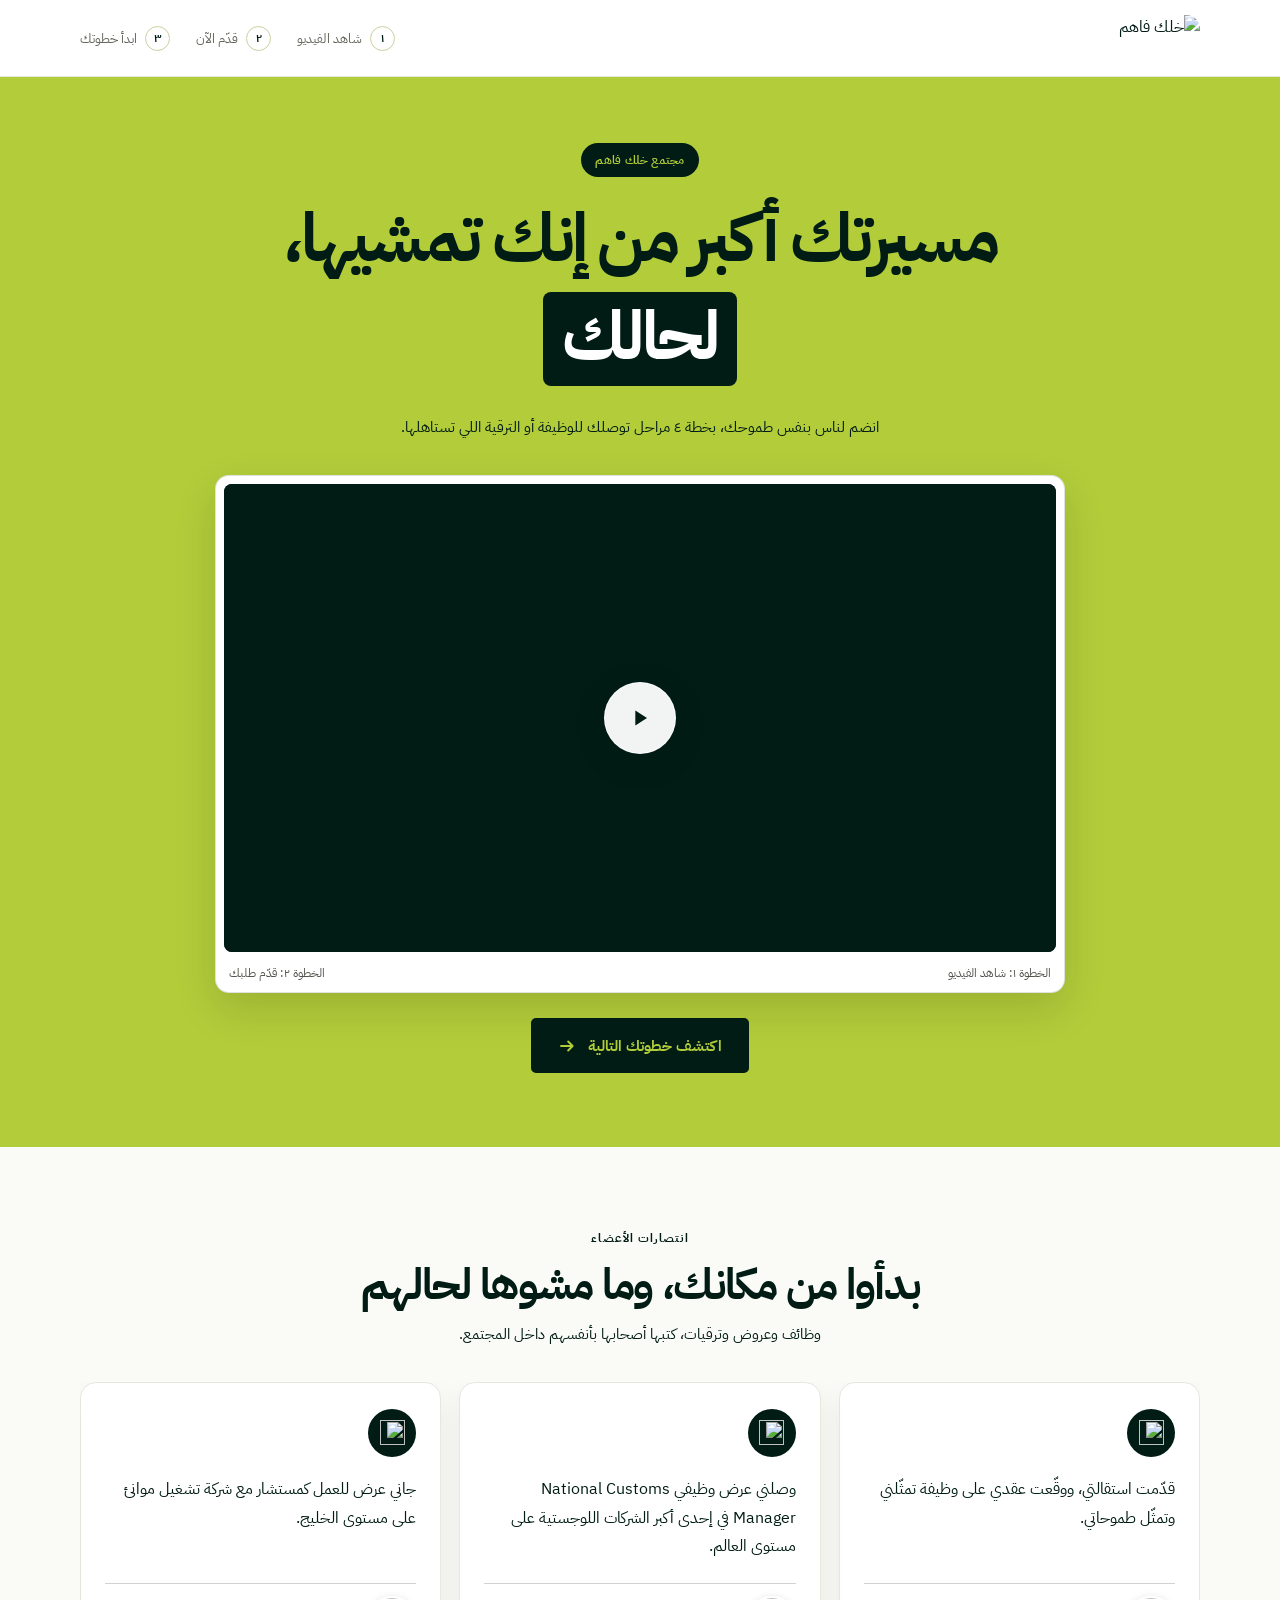
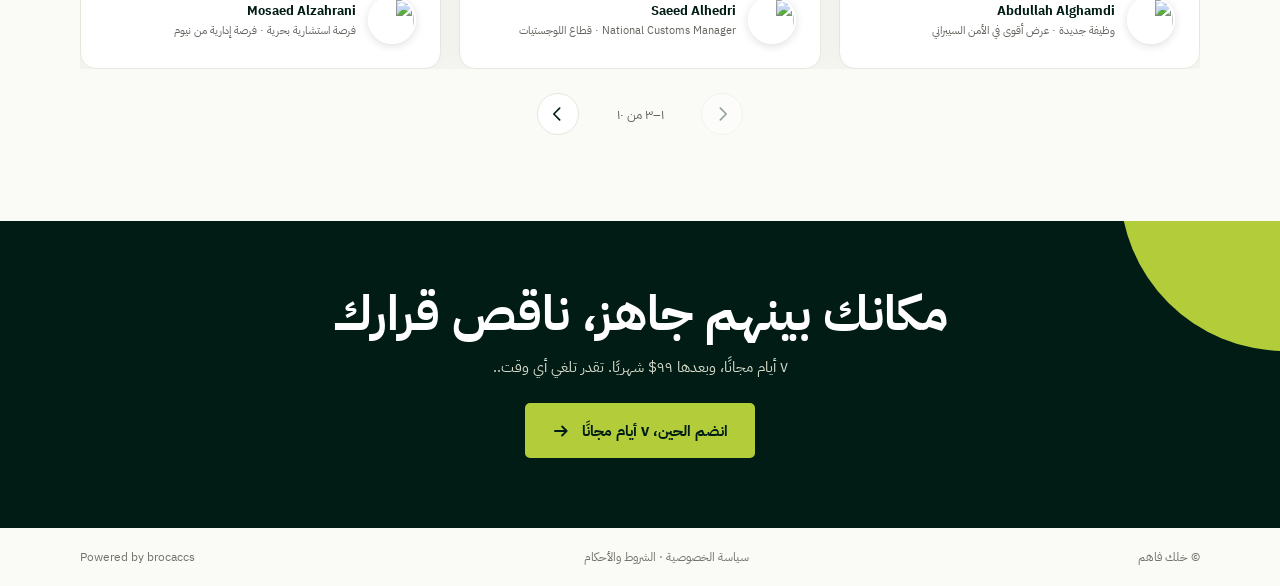
==== index.html @ 9b00bbbe "Link membership CTA and add footer credit" ====
<!doctype html>
<html lang="ar" dir="rtl">
<head>
  <meta charset="utf-8">
  <meta name="viewport" content="width=device-width, initial-scale=1">
  <meta name="theme-color" content="#b2cc3a">
  <meta name="description" content="خلك فاهم — خدمات التطوير المهني بخطوات أوضح.">
  <title>خلك فاهم — خطوتك المهنية القادمة</title>
  <link rel="preconnect" href="https://fonts.googleapis.com">
  <link rel="preconnect" href="https://fonts.gstatic.com" crossorigin>
  <link href="https://fonts.googleapis.com/css2?family=IBM+Plex+Sans+Arabic:wght@400;600;700&display=swap" rel="stylesheet">
  <link rel="stylesheet" href="styles.css">
</head>
<body>
  <header class="top"><div class="wrap nav"><a class="brand" href="#top" aria-label="خلك فاهم"><img class="brand-mark" src="assets/khalik-fahem-mark.svg" alt="خلك فاهم"></a><nav class="step-list" aria-label="خطوات التقديم"><span class="step active"><b>١</b> شاهد الفيديو</span><span class="step"><b>٢</b> قدّم الآن</span><span class="step"><b>٣</b> ابدأ خطوتك</span></nav></div></header>
  <main id="top">
    <section class="hero"><div class="wrap hero-inner">
      <span class="eyebrow">مجتمع خلك فاهم</span>
      <h1 class="hero-title"><span class="hero-title-main">مسيرتك أكبر من إنك تمشيها،</span><span class="hero-title-highlight">لحالك</span></h1>
      <p class="hero-description">انضم لناس بنفس طموحك، بخطة ٤ مراحل توصلك للوظيفة أو الترقية اللي تستاهلها.</p>
      <div class="video-shell"><div class="video"><div class="video-player video-placeholder" data-youtube-url="https://youtu.be/nRPsBCXWV8k" role="group" aria-label="فيديو خلك فاهم"></div><button class="video-play-button" type="button" aria-label="شغّل الفيديو"><svg class="video-play-icon" viewBox="0 0 24 24" aria-hidden="true"><path d="M8 5.5v13L18 12 8 5.5Z" fill="currentColor"/></svg></button></div><div class="under-video"><span>الخطوة ١: شاهد الفيديو</span><span>الخطوة ٢: قدّم طلبك</span></div></div>
      <a class="cta" href="#next-step">اكتشف خطوتك التالية <svg class="arrow" viewBox="0 0 24 24" aria-hidden="true"><path d="M4 12h12.5M13.5 6l6 6-6 6" fill="none" stroke="currentColor" stroke-width="2.5" stroke-linecap="round" stroke-linejoin="round"/></svg></a>
    </div></section>
    <section class="reviews" id="feedback">
      <div class="wrap">
        <div class="section-head">
          <span class="kicker">انتصارات الأعضاء</span>
          <h2>بدأوا من مكانك، وما مشوها لحالهم</h2>
          <p class="section-description">وظائف وعروض وترقيات، كتبها أصحابها بأنفسهم داخل المجتمع.</p>
        </div>
        <div class="testimonial-carousel" role="region" aria-roledescription="carousel" aria-label="انتصارات الأعضاء">
          <div class="cards-viewport">
            <div class="cards">
              <article class="card" role="group" aria-roledescription="شريحة" aria-label="١ من ١٠">
                <span class="quote-badge"><img class="quote-mark" src="assets/quote-mark.svg" alt="" aria-hidden="true" loading="lazy" decoding="async"></span>
                <blockquote>قدّمت استقالتي، ووقّعت عقدي على وظيفة تمثّلني وتمثّل طموحاتي.</blockquote>
                <div class="client"><img class="client-photo" src="assets/testimonials/01-abdullah.webp" alt="" aria-hidden="true" loading="lazy" decoding="async"><div class="client-details"><strong>Abdullah Alghamdi</strong><span class="client-result">وظيفة جديدة · عرض أقوى في الأمن السيبراني</span></div></div>
              </article>
              <article class="card" role="group" aria-roledescription="شريحة" aria-label="٢ من ١٠">
                <span class="quote-badge"><img class="quote-mark" src="assets/quote-mark.svg" alt="" aria-hidden="true" loading="lazy" decoding="async"></span>
                <blockquote>وصلني عرض وظيفي National Customs Manager في إحدى أكبر الشركات اللوجستية على مستوى العالم.</blockquote>
                <div class="client"><img class="client-photo" src="assets/testimonials/02-saeed.webp" alt="" aria-hidden="true" loading="lazy" decoding="async"><div class="client-details"><strong>Saeed Alhedri</strong><span class="client-result">National Customs Manager · قطاع اللوجستيات</span></div></div>
              </article>
              <article class="card" role="group" aria-roledescription="شريحة" aria-label="٣ من ١٠">
                <span class="quote-badge"><img class="quote-mark" src="assets/quote-mark.svg" alt="" aria-hidden="true" loading="lazy" decoding="async"></span>
                <blockquote>جاني عرض للعمل كمستشار مع شركة تشغيل موانئ على مستوى الخليج.</blockquote>
                <div class="client"><img class="client-photo" src="assets/testimonials/03-mosaed.webp" alt="" aria-hidden="true" loading="lazy" decoding="async"><div class="client-details"><strong>Mosaed Alzahrani</strong><span class="client-result">فرصة استشارية بحرية · فرصة إدارية من نيوم</span></div></div>
              </article>
              <article class="card" role="group" aria-roledescription="شريحة" aria-label="٤ من ١٠">
                <span class="quote-badge"><img class="quote-mark" src="assets/quote-mark.svg" alt="" aria-hidden="true" loading="lazy" decoding="async"></span>
                <blockquote>اليوم كان أول يوم لي في الشركة الجديدة.</blockquote>
                <div class="client"><img class="client-photo" src="assets/testimonials/04-qosay.webp" alt="" aria-hidden="true" loading="lazy" decoding="async"><div class="client-details"><strong>Qosay Alhamed</strong><span class="client-result">وظيفة جديدة بعد قرابة ٣ أشهر في المجتمع</span></div></div>
              </article>
              <article class="card" role="group" aria-roledescription="شريحة" aria-label="٥ من ١٠">
                <span class="quote-badge"><img class="quote-mark" src="assets/quote-mark.svg" alt="" aria-hidden="true" loading="lazy" decoding="async"></span>
                <blockquote>بعد التقديم جاني ٦ مقابلات في شركات القطاع المالي.</blockquote>
                <div class="client"><img class="client-photo" src="assets/testimonials/05-musab.webp" alt="" aria-hidden="true" loading="lazy" decoding="async"><div class="client-details"><strong>Musab Alharbi</strong><span class="client-result">٦ مقابلات · شركات في القطاع المالي</span></div></div>
              </article>
              <article class="card" role="group" aria-roledescription="شريحة" aria-label="٦ من ١٠">
                <span class="quote-badge"><img class="quote-mark" src="assets/quote-mark.svg" alt="" aria-hidden="true" loading="lazy" decoding="async"></span>
                <blockquote>في اليوم التالي جاني ٣ اتصالات لمقابلات، وتم ترشيحي مبدئيًا لمنصب مدير تجربة المريض.</blockquote>
                <div class="client"><img class="client-photo" src="assets/testimonials/06-sawsan.webp" alt="" aria-hidden="true" loading="lazy" decoding="async"><div class="client-details"><strong>سوسن الغامدي</strong><span class="client-result">ترشيح مبدئي · مدير تجربة المريض</span></div></div>
              </article>
              <article class="card" role="group" aria-roledescription="شريحة" aria-label="٧ من ١٠">
                <span class="quote-badge"><img class="quote-mark" src="assets/quote-mark.svg" alt="" aria-hidden="true" loading="lazy" decoding="async"></span>
                <blockquote>لأول مرة في مسيرتي المهنية، عندي ٣ مقابلات وظيفية في يوم واحد.</blockquote>
                <div class="client"><img class="client-photo" src="assets/testimonials/07-budoor.webp" alt="" aria-hidden="true" loading="lazy" decoding="async"><div class="client-details"><strong>Budoor Alhulaibi</strong><span class="client-result">٣ مقابلات في يوم واحد</span></div></div>
              </article>
              <article class="card" role="group" aria-roledescription="شريحة" aria-label="٨ من ١٠">
                <span class="quote-badge"><img class="quote-mark" src="assets/quote-mark.svg" alt="" aria-hidden="true" loading="lazy" decoding="async"></span>
                <blockquote>تم التواصل معي عبر لينكدإن بخصوص فرصة وظيفية وإجراء مقابلة عمل.</blockquote>
                <div class="client"><img class="client-photo" src="assets/testimonials/08-mohammad.webp" alt="" aria-hidden="true" loading="lazy" decoding="async"><div class="client-details"><strong>Mohammad Alrasheed</strong><span class="client-result">تواصل وظيفي ومقابلة عبر لينكدإن</span></div></div>
              </article>
              <article class="card" role="group" aria-roledescription="شريحة" aria-label="٩ من ١٠">
                <span class="quote-badge"><img class="quote-mark" src="assets/quote-mark.svg" alt="" aria-hidden="true" loading="lazy" decoding="async"></span>
                <blockquote>سويت مقابلة في إحدى شركات صندوق الاستثمارات العامة بعد تحديث سيرتي الذاتية من أول ورشة.</blockquote>
                <div class="client"><img class="client-photo" src="assets/testimonials/09-saleh.webp" alt="" aria-hidden="true" loading="lazy" decoding="async"><div class="client-details"><strong>Saleh Hushayyish</strong><span class="client-result">مقابلة في شركة تابعة لصندوق الاستثمارات العامة</span></div></div>
              </article>
              <article class="card" role="group" aria-roledescription="شريحة" aria-label="١٠ من ١٠">
                <span class="quote-badge"><img class="quote-mark" src="assets/quote-mark.svg" alt="" aria-hidden="true" loading="lazy" decoding="async"></span>
                <blockquote>تواصلت معي شركتان كبيرتان هذا الأسبوع بخصوص مناصب إدارية.</blockquote>
                <div class="client"><img class="client-photo" src="assets/testimonials/10-hussam.webp" alt="" aria-hidden="true" loading="lazy" decoding="async"><div class="client-details"><strong>Hussam Raggam</strong><span class="client-result">تواصل من شركتين لمناصب إدارية</span></div></div>
              </article>
            </div>
          </div>
          <div class="carousel-controls">
            <button class="carousel-arrow" type="button" data-carousel-prev aria-label="عرض الاقتباس السابق" disabled><svg viewBox="0 0 24 24" aria-hidden="true"><path d="m10 5 7 7-7 7"/></svg></button>
            <span class="carousel-count" aria-live="polite">١–٣ من ١٠</span>
            <button class="carousel-arrow" type="button" data-carousel-next aria-label="عرض الاقتباسات التالية"><svg viewBox="0 0 24 24" aria-hidden="true"><path d="m14 5-7 7 7 7"/></svg></button>
          </div>
        </div>
      </div>
    </section>
    <section class="final" id="next-step"><div class="wrap"><h2>مكانك بينهم جاهز، ناقص قرارك</h2><p>٧ أيام مجانًا، وبعدها ٩٩$ شهريًا. تقدر تلغي أي وقت..</p>    <a class="cta" href="https://www.skool.com/kfahm-7175/about?ref=1b3695ba29874bd7a223027cb9b5b792">انضم الحين، ٧ أيام مجانًا <svg class="arrow" viewBox="0 0 24 24" aria-hidden="true"><path d="M4 12h12.5M13.5 6l6 6-6 6" fill="none" stroke="currentColor" stroke-width="2.5" stroke-linecap="round" stroke-linejoin="round"/></svg></a>
</div></section>  </main>
  <footer class="wrap foot"><span>© <span id="year"></span> خلك فاهم</span><span><a href="#">سياسة الخصوصية</a> · <a href="#">الشروط والأحكام</a></span><span class="powered-by">Powered by brocaccs</span></footer>
  <div class="mobile-cta"><a class="cta" href="#next-step">اكتشف خطوتك التالية <svg class="arrow" viewBox="0 0 24 24" aria-hidden="true"><path d="M4 12h12.5M13.5 6l6 6-6 6" fill="none" stroke="currentColor" stroke-width="2.5" stroke-linecap="round" stroke-linejoin="round"/></svg></a></div>
  <script src="script.js" defer></script>
</body>
</html>
---- styles.css ----
:root{--lime:#b2cc3a;--black:#001c15;--ink:#001c15;--white:#fff;--paper:#fafbf7;--muted:#60645c;--line:#e5e8dd;--font:'IBM Plex Sans Arabic',Tahoma,Arial,sans-serif}*,*::before,*::after{box-sizing:border-box}html{scroll-behavior:smooth}body{margin:0;background:var(--paper);color:var(--ink);font-family:var(--font);-webkit-font-smoothing:antialiased}a{color:inherit}a:focus-visible{outline:3px solid var(--black);outline-offset:4px;border-radius:3px}.wrap{width:min(1120px,calc(100% - 48px));margin-inline:auto}.top{background:var(--white);border-bottom:1px solid var(--line)}.nav{min-height:76px;display:flex;align-items:center;justify-content:space-between}.brand{display:flex;align-items:center;text-decoration:none}.brand-mark{display:block;height:46px;width:auto;border-radius:14px 14px 14px 3px;object-fit:contain}.step-list{display:flex;align-items:center;gap:26px;color:#62665c;font-size:13px}.step{display:flex;align-items:center;gap:8px}.step b{width:25px;height:25px;border:1px solid #c9d19d;border-radius:50%;display:grid;place-items:center;font-family:var(--font);font-size:12px;font-weight:600;color:var(--ink)}.hero{position:relative;overflow:hidden;padding:66px 0 74px;text-align:center;background:var(--lime)}.hero:before{content:"";position:absolute;inset:0;background:url("assets/icon%2004.svg") repeat;background-size:190px 190px;opacity:.025;pointer-events:none}.hero-inner{position:relative;z-index:1}.eyebrow{display:inline-flex;align-items:center;gap:8px;padding:8px 14px;background:var(--black);color:var(--lime);border-radius:99px;font-size:12px;font-weight:600;letter-spacing:.02em}
/* The title is a vertical stack: the highlight owns its own row and spacing. */
.hero-title{display:flex;flex-direction:column;align-items:center;gap:12px;max-width:900px;margin:21px auto 28px;font-size:clamp(36px,6vw,68px);font-weight:700;line-height:1.2;letter-spacing:-.045em}.hero-title-main{display:block}.hero-title-highlight{display:block;width:fit-content;max-width:100%;padding:.08em .28em .16em;background:var(--black);color:var(--white);line-height:1.15;border-radius:8px}
.hero-description{max-width:900px;margin:0 auto 28px;color:var(--ink);font-size:15px;line-height:1.8}
.video-shell{max-width:850px;margin:34px auto 0;padding:8px;background:var(--white);border:1px solid #001c1520;border-radius:14px;box-shadow:0 16px 42px #00000020}.video{aspect-ratio:16/9;position:relative;overflow:hidden;border-radius:8px;background:radial-gradient(circle at 50% 45%,#10271e 0,#001c15 62%,#001c15 100%);color:var(--white)}.video:before{content:"";position:absolute;inset:-45%;background:repeating-conic-gradient(from 10deg at 50% 50%,#b2ce3800 0deg 9deg,#b2ce3812 9deg 18deg);opacity:.8;pointer-events:none}.video-player{position:absolute;inset:0;display:block;width:100%;height:100%;object-fit:cover;background:var(--black)}.video-play-button{position:absolute;z-index:2;top:50%;left:50%;display:grid;width:72px;height:72px;padding:0;place-items:center;border:1px solid #ffffffd9;border-radius:50%;background:#fffffff2;box-shadow:0 8px 28px #001c1540;cursor:pointer;transform:translate(-50%,-50%);transition:transform .18s,box-shadow .18s}.video-play-button:hover{transform:translate(-50%,-50%) scale(1.06);box-shadow:0 10px 32px #001c1550}.video-play-button:focus-visible{outline:3px solid var(--lime);outline-offset:5px}.video-play-button[hidden]{display:none}.video-play-icon{display:block;width:28px;height:28px;color:var(--black)}.cta:focus-visible{outline:3px solid var(--white);outline-offset:4px}.under-video{display:flex;justify-content:space-between;gap:10px;padding:12px 5px 2px;color:#51554d;font-size:12px}.cta{display:inline-flex;align-items:center;justify-content:center;gap:12px;min-height:55px;padding:0 25px;margin-top:25px;background:var(--black);color:var(--lime);border:2px solid var(--black);border-radius:5px;text-decoration:none;font-weight:700;font-size:15px;transition:background .18s,color .18s,transform .18s}.cta:hover{background:transparent;color:var(--black);transform:translateY(-2px)}.arrow{display:block;width:18px;height:18px;flex-shrink:0;transition:color .18s}.arrow path{stroke:currentColor}
.reviews{padding:78px 0 86px;background:var(--paper)}.section-head{text-align:center;max-width:700px;margin:0 auto 34px}.kicker{font-size:12px;font-weight:700;color:var(--black);letter-spacing:.09em}.section-head h2{margin:9px 0;font-size:clamp(28px,4vw,43px);line-height:1.25;font-weight:700;letter-spacing:-.03em}.section-head p{margin:0;color:var(--muted);line-height:1.8}.section-head .section-description{max-width:900px;margin:0 auto 28px;color:var(--ink);font-size:15px;line-height:1.8}.cards-viewport{overflow:hidden;direction:rtl;touch-action:pan-y;cursor:grab}.cards-viewport.is-dragging{cursor:grabbing;user-select:none}.cards{display:flex;width:100%;gap:18px;align-items:stretch;transition:transform 420ms cubic-bezier(.22,1,.36,1)}.card{position:relative;display:flex;flex:0 0 calc((100% - 36px)/3);min-width:0;min-height:230px;flex-direction:column;align-items:flex-start;padding:26px 24px 24px;background:var(--white);color:var(--black);overflow:hidden;border:1px solid var(--line);border-radius:16px;box-shadow:0 12px 30px #001c1510}.card:after{content:"";position:absolute;top:-24px;inset-inline-end:-20px;width:105px;height:134px;background:url("assets/icon%2004.svg") center/contain no-repeat;opacity:.1;pointer-events:none}.carousel-controls{display:flex;align-items:center;justify-content:center;gap:16px;margin-top:24px}.carousel-arrow{display:grid;width:42px;height:42px;place-items:center;border:1px solid var(--line);border-radius:50%;background:var(--white);color:var(--black);cursor:pointer;transition:background .18s,color .18s,border-color .18s}.carousel-arrow:hover:not(:disabled){background:var(--black);border-color:var(--black);color:var(--white)}.carousel-arrow:focus-visible{outline:3px solid var(--lime);outline-offset:3px}.testimonial-carousel:focus-visible{outline:3px solid var(--lime);outline-offset:5px}.carousel-arrow:disabled{opacity:.4;cursor:not-allowed}.carousel-arrow svg{width:20px;height:20px;fill:none;stroke:currentColor;stroke-width:2;stroke-linecap:round;stroke-linejoin:round}.carousel-count{min-width:90px;color:var(--muted);font-size:13px;text-align:center}.quote-badge{position:relative;z-index:1;display:grid;width:48px;height:48px;place-items:center;margin-bottom:8px;border-radius:50%;background:var(--black)}.quote-mark{display:block;width:25px;height:25px}.card blockquote{position:relative;z-index:1;flex:1;margin:10px 0 22px;color:var(--black);font-size:16px;line-height:1.8}.client{position:relative;z-index:1;width:100%;border-top:1px solid #001c1530;padding-top:12px;color:var(--black);font-size:13px}.client strong{color:var(--black);font-weight:700}.final{position:relative;overflow:hidden;padding:62px 0 70px;background:var(--black);color:var(--white);text-align:center}.final:before{content:"";position:absolute;width:330px;height:330px;inset-inline-start:-170px;top:-200px;border-radius:50%;background:var(--lime)}.final .wrap{position:relative}.final h2{max-width:720px;margin:0 auto 10px;font-size:clamp(30px,5vw,49px);line-height:1.25}.final p{margin:0;color:#d7dccd;font-size:15px;line-height:1.8}.final .cta{margin-top:22px;background:var(--lime);color:var(--ink);border-color:var(--lime)}.final .cta:hover{background:transparent;color:var(--lime)}.foot{display:flex;flex-wrap:wrap;align-items:center;justify-content:space-between;gap:18px;padding:20px 0;color:#70746a;font-size:12px}.foot a{text-decoration:none}.powered-by{white-space:nowrap}.mobile-cta{display:none}
@media(max-width:700px){.wrap{width:min(100% - 32px,540px)}.nav{min-height:64px}.brand{font-size:16px}.brand-mark{width:38px;height:38px}.step-list{gap:8px;font-size:10px}.step{gap:4px}.step b{width:22px;height:22px}.hero{padding:49px 0 55px}.hero-title{gap:10px;margin-bottom:24px;font-size:clamp(34px,10vw,52px)}.hero-title-highlight{padding-inline:.2em}.video-shell{margin-top:25px;padding:5px}.under-video{font-size:10px}.cta{min-height:50px;padding:0 18px}.reviews{padding:60px 0 65px}.cards{gap:12px}.card{flex-basis:100%;min-height:230px;padding:22px}.card blockquote{margin:10px 0 15px}.final{padding:53px 0 60px}.foot{padding-bottom:88px}.mobile-cta{display:block;position:fixed;z-index:5;bottom:0;left:0;right:0;padding:10px 16px calc(10px + env(safe-area-inset-bottom));background:#ffffffed;border-top:1px solid var(--line);backdrop-filter:blur(10px);text-align:center}.mobile-cta .cta{width:100%;margin:0;min-height:46px}}
@media(prefers-reduced-motion:reduce){html{scroll-behavior:auto}*,*:before,*:after{transition:none!important}}

.video-placeholder{background:var(--black) url("assets/1%20(2).png") center/cover no-repeat}@supports (background-image:image-set(url("image.webp") type("image/webp"))){.video-placeholder{background-image:image-set(url("assets/video-cover.webp") type("image/webp"))}}.video-embed{position:absolute;inset:0;display:block;width:100%;height:100%;border:0;background:var(--black)}

/* Speaker images in member testimonials */
.client { display: flex; align-items: center; gap: 12px; }
.client-photo, .client-photo-fallback { flex: 0 0 48px; width: 48px; height: 48px; border: 2px solid #fff; border-radius: 50%; box-shadow: 0 2px 8px rgba(0, 28, 21, .14); }
.client-photo { display: block; object-fit: cover; object-position: center 30%; }
.client-photo-fallback { display: grid; place-items: center; background: var(--lime); color: var(--black); font-size: 18px; font-weight: 700; }
.client-details { display: flex; min-width: 0; flex-direction: column; gap: 2px; }
.client-details strong { display: block; }
.client-result { display: block; color: var(--muted); font-size: 11px; line-height: 1.55; }
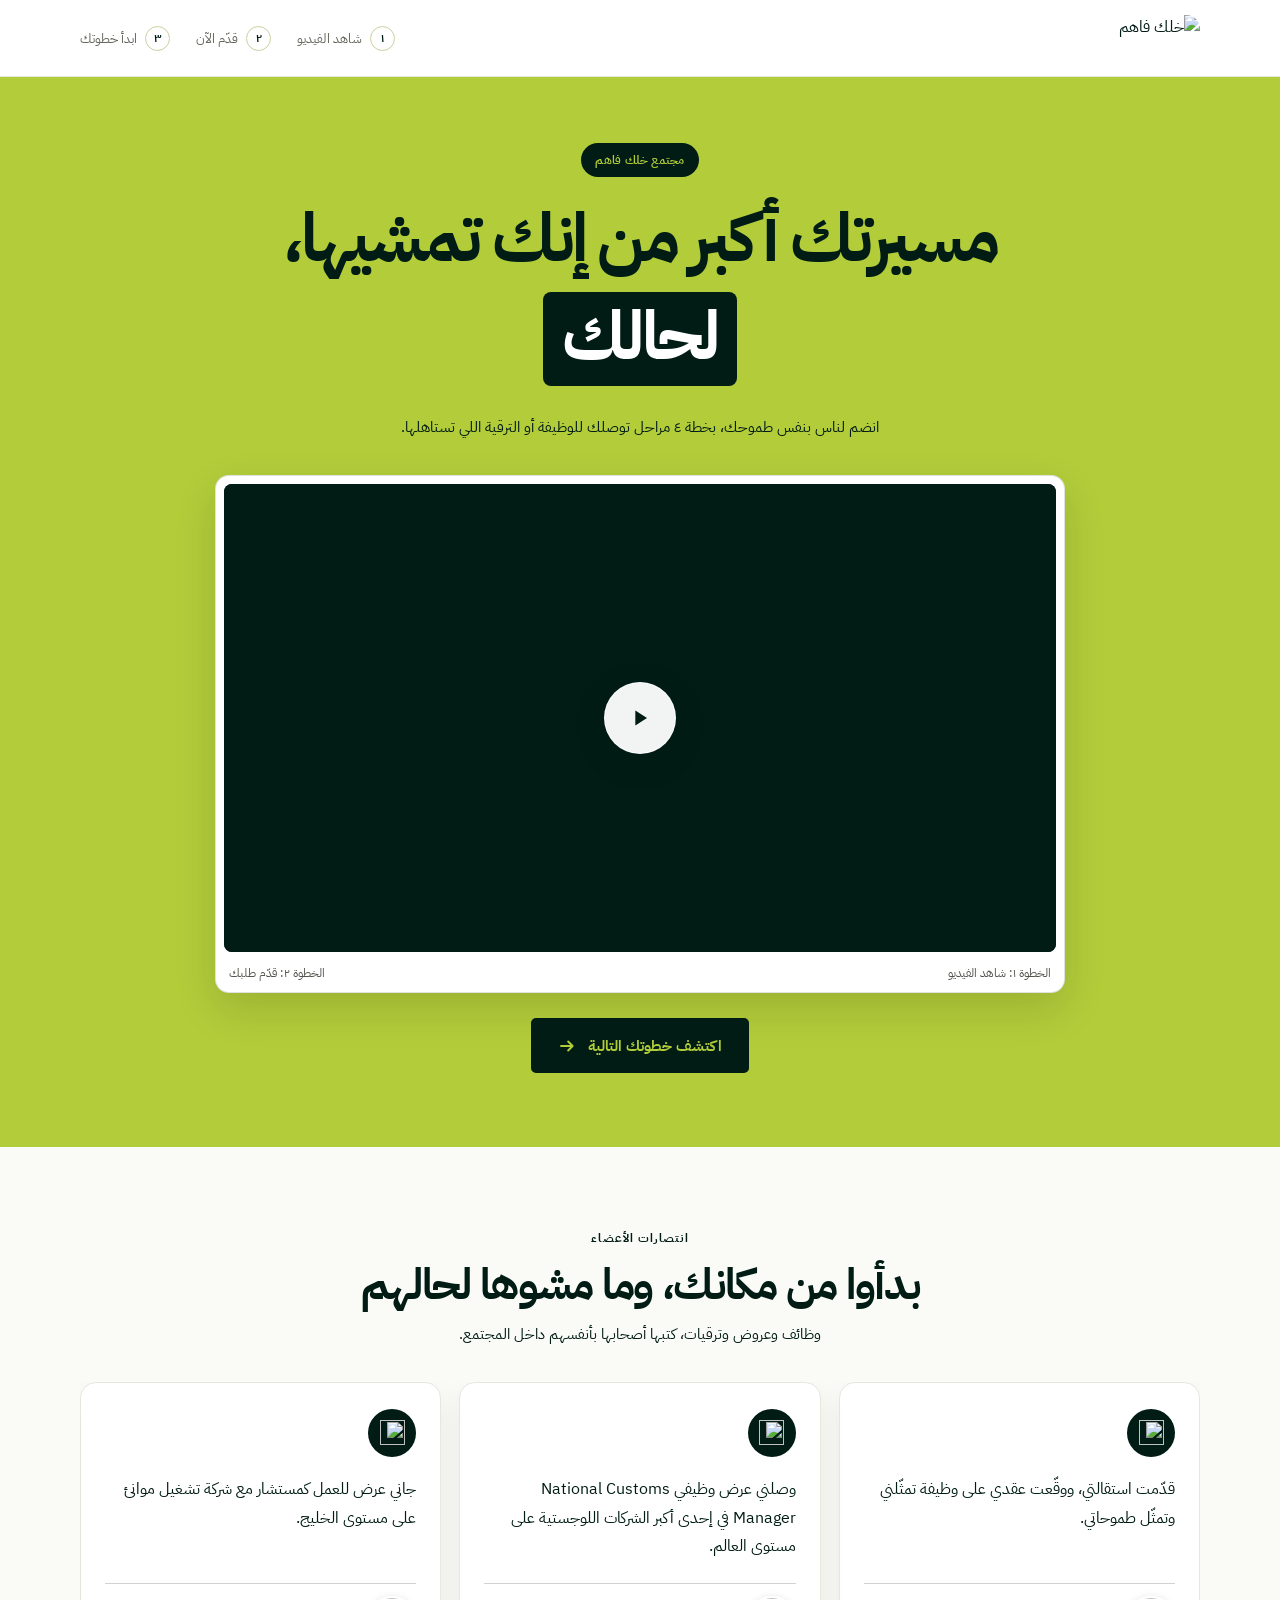
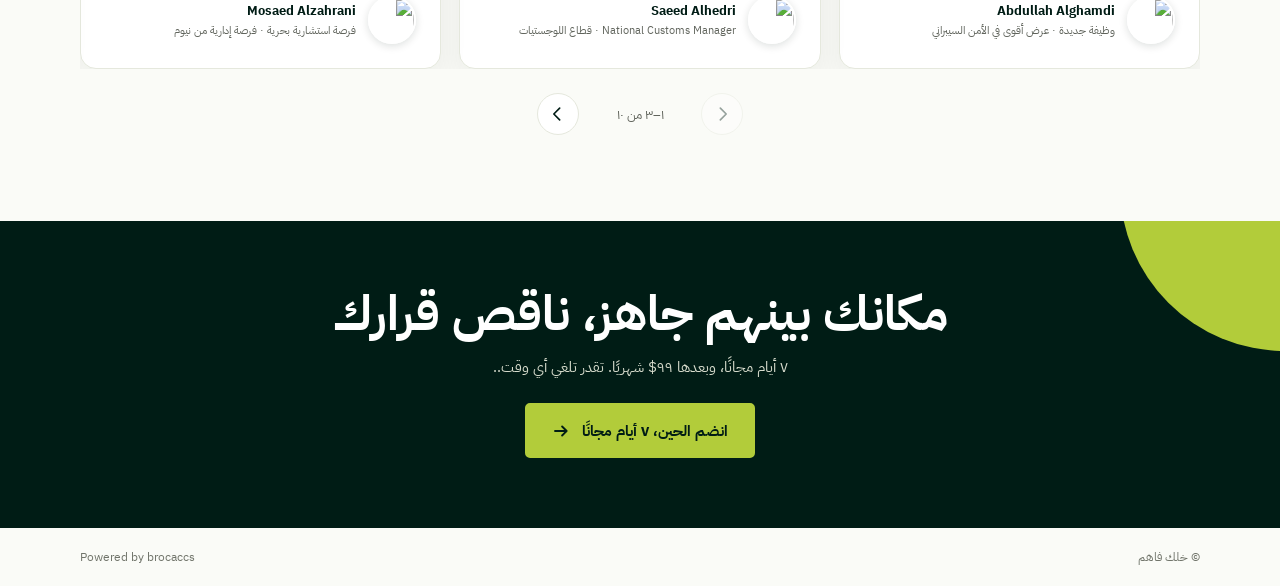
==== commit e7e32269: "opt" ====
--- a/index.html
+++ b/index.html
@@ -93,7 +93,7 @@
     </section>
     <section class="final" id="next-step"><div class="wrap"><h2>مكانك بينهم جاهز، ناقص قرارك</h2><p>٧ أيام مجانًا، وبعدها ٩٩$ شهريًا. تقدر تلغي أي وقت..</p>    <a class="cta" href="https://www.skool.com/kfahm-7175/about?ref=1b3695ba29874bd7a223027cb9b5b792">انضم الحين، ٧ أيام مجانًا <svg class="arrow" viewBox="0 0 24 24" aria-hidden="true"><path d="M4 12h12.5M13.5 6l6 6-6 6" fill="none" stroke="currentColor" stroke-width="2.5" stroke-linecap="round" stroke-linejoin="round"/></svg></a>
 </div></section>  </main>
-  <footer class="wrap foot"><span>© <span id="year"></span> خلك فاهم</span><span><a href="#">سياسة الخصوصية</a> · <a href="#">الشروط والأحكام</a></span><span class="powered-by">Powered by brocaccs</span></footer>
+  <footer class="wrap foot"><span>© <span id="year"></span> خلك فاهم</span><span class="powered-by">Powered by brocaccs</span></footer>
   <div class="mobile-cta"><a class="cta" href="#next-step">اكتشف خطوتك التالية <svg class="arrow" viewBox="0 0 24 24" aria-hidden="true"><path d="M4 12h12.5M13.5 6l6 6-6 6" fill="none" stroke="currentColor" stroke-width="2.5" stroke-linecap="round" stroke-linejoin="round"/></svg></a></div>
   <script src="script.js" defer></script>
 </body>
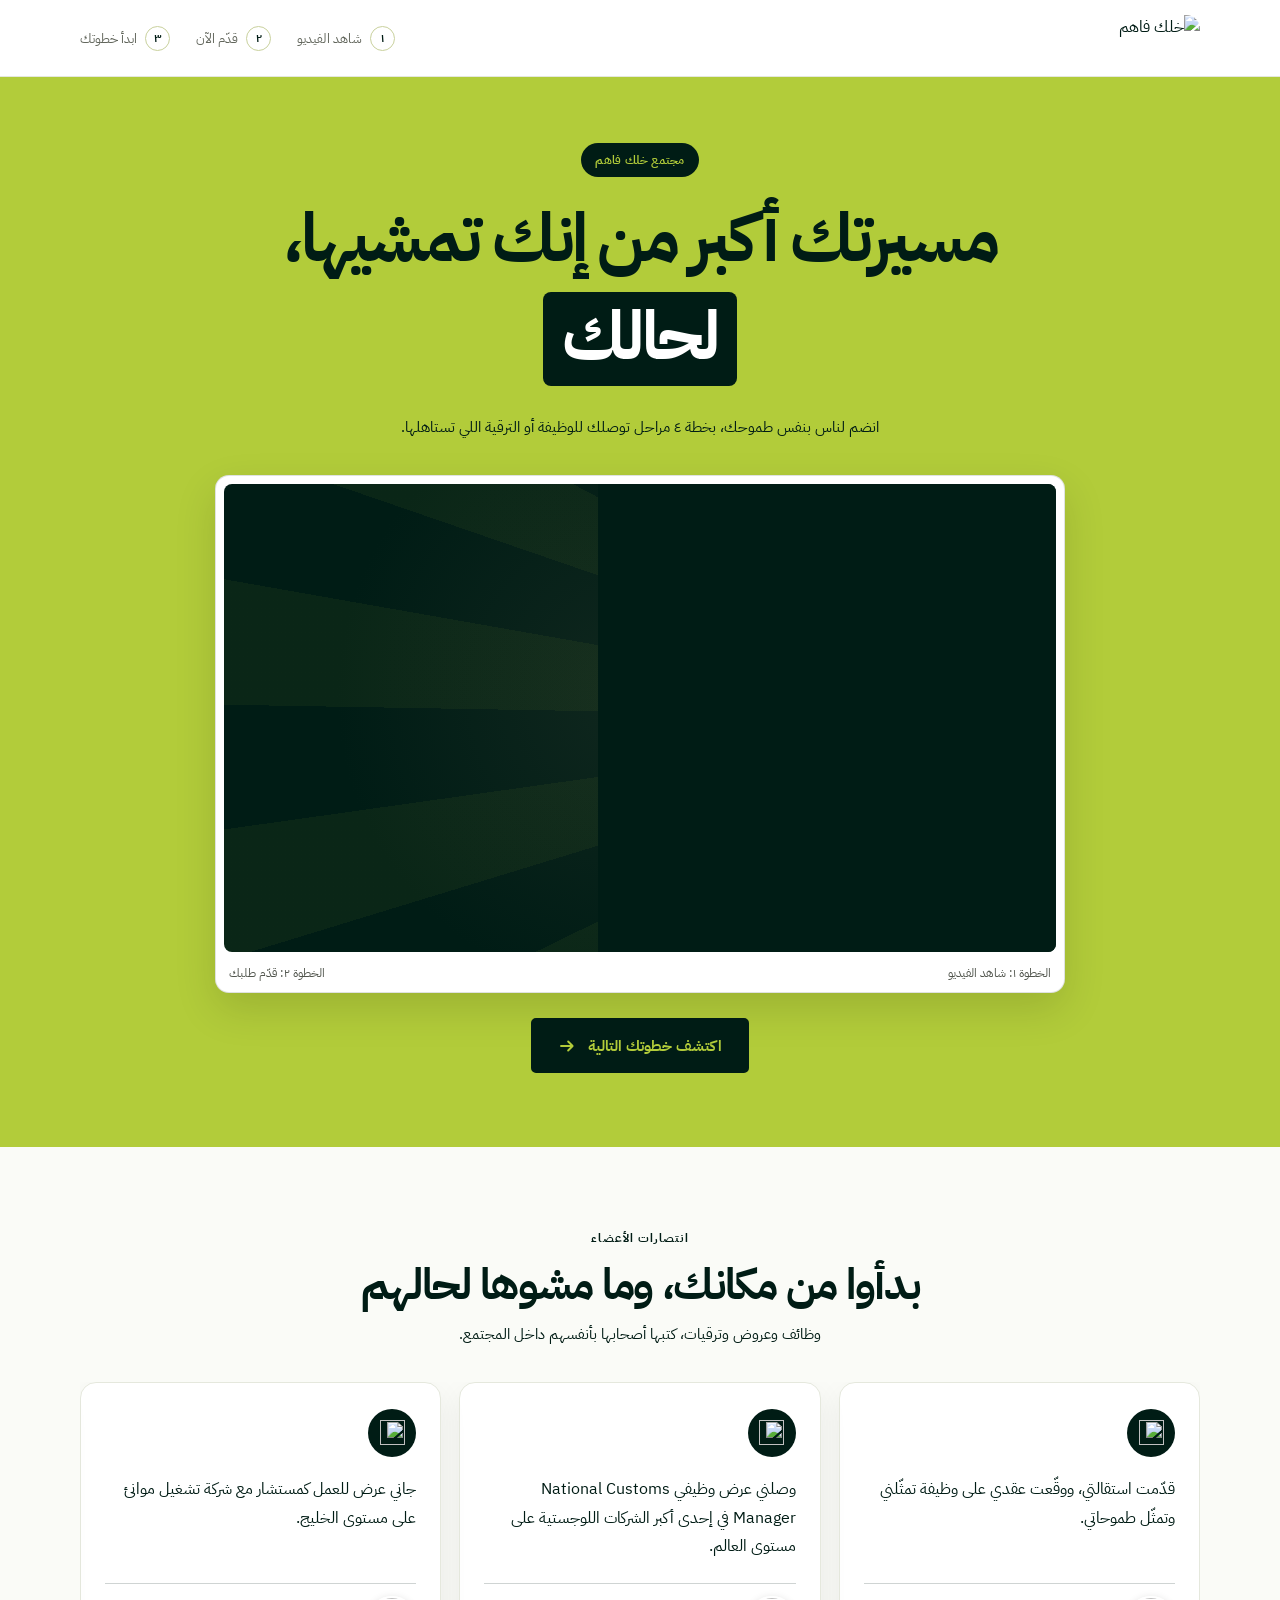
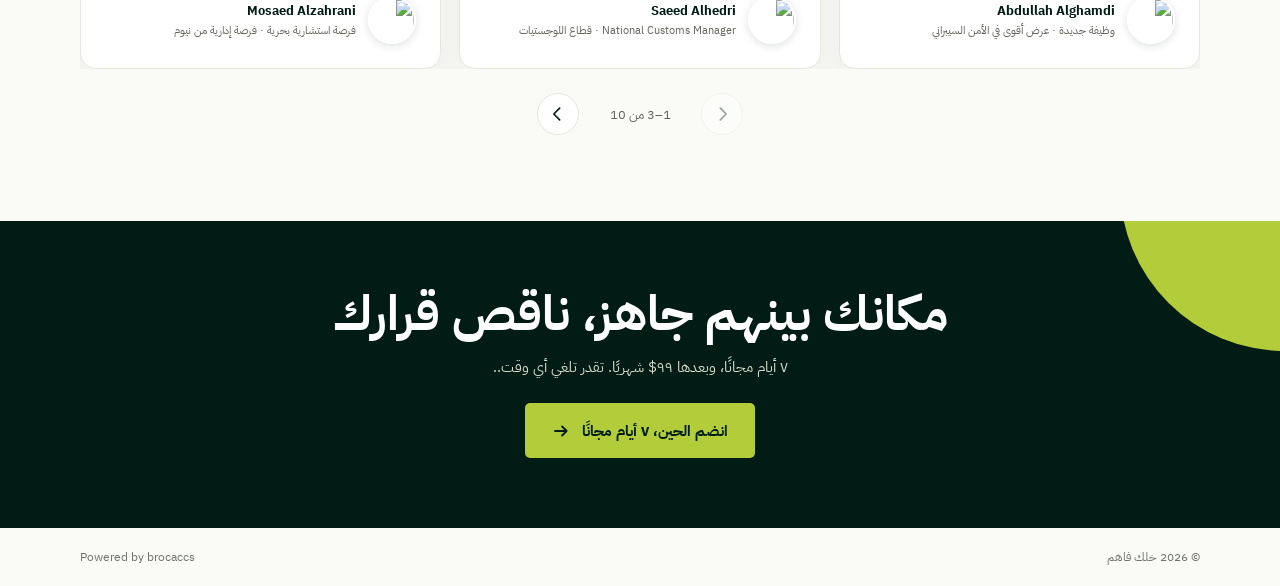
==== commit cb525c46: "opt" ====
--- a/index.html
+++ b/index.html
@@ -18,7 +18,7 @@
       <span class="eyebrow">مجتمع خلك فاهم</span>
       <h1 class="hero-title"><span class="hero-title-main">مسيرتك أكبر من إنك تمشيها،</span><span class="hero-title-highlight">لحالك</span></h1>
       <p class="hero-description">انضم لناس بنفس طموحك، بخطة ٤ مراحل توصلك للوظيفة أو الترقية اللي تستاهلها.</p>
-      <div class="video-shell"><div class="video"><div class="video-player video-placeholder" data-youtube-url="https://youtu.be/nRPsBCXWV8k" role="group" aria-label="فيديو خلك فاهم"></div><button class="video-play-button" type="button" aria-label="شغّل الفيديو"><svg class="video-play-icon" viewBox="0 0 24 24" aria-hidden="true"><path d="M8 5.5v13L18 12 8 5.5Z" fill="currentColor"/></svg></button></div><div class="under-video"><span>الخطوة ١: شاهد الفيديو</span><span>الخطوة ٢: قدّم طلبك</span></div></div>
+      <div class="video-shell"><div class="video"><iframe class="video-embed" title="فيديو خلك فاهم" src="https://www.youtube-nocookie.com/embed/nRPsBCXWV8k?autoplay=1&amp;mute=1&amp;controls=1&amp;fs=1&amp;rel=0&amp;playsinline=1" allow="accelerometer; autoplay; clipboard-write; encrypted-media; gyroscope; picture-in-picture; web-share" allowfullscreen referrerpolicy="strict-origin-when-cross-origin"></iframe></div><div class="under-video"><span>الخطوة ١: شاهد الفيديو</span><span>الخطوة ٢: قدّم طلبك</span></div></div>
       <a class="cta" href="#next-step">اكتشف خطوتك التالية <svg class="arrow" viewBox="0 0 24 24" aria-hidden="true"><path d="M4 12h12.5M13.5 6l6 6-6 6" fill="none" stroke="currentColor" stroke-width="2.5" stroke-linecap="round" stroke-linejoin="round"/></svg></a>
     </div></section>
     <section class="reviews" id="feedback">
--- a/styles.css
+++ b/styles.css
@@ -7,7 +7,7 @@
 @media(max-width:700px){.wrap{width:min(100% - 32px,540px)}.nav{min-height:64px}.brand{font-size:16px}.brand-mark{width:38px;height:38px}.step-list{gap:8px;font-size:10px}.step{gap:4px}.step b{width:22px;height:22px}.hero{padding:49px 0 55px}.hero-title{gap:10px;margin-bottom:24px;font-size:clamp(34px,10vw,52px)}.hero-title-highlight{padding-inline:.2em}.video-shell{margin-top:25px;padding:5px}.under-video{font-size:10px}.cta{min-height:50px;padding:0 18px}.reviews{padding:60px 0 65px}.cards{gap:12px}.card{flex-basis:100%;min-height:230px;padding:22px}.card blockquote{margin:10px 0 15px}.final{padding:53px 0 60px}.foot{padding-bottom:88px}.mobile-cta{display:block;position:fixed;z-index:5;bottom:0;left:0;right:0;padding:10px 16px calc(10px + env(safe-area-inset-bottom));background:#ffffffed;border-top:1px solid var(--line);backdrop-filter:blur(10px);text-align:center}.mobile-cta .cta{width:100%;margin:0;min-height:46px}}
 @media(prefers-reduced-motion:reduce){html{scroll-behavior:auto}*,*:before,*:after{transition:none!important}}
 
-.video-placeholder{background:var(--black) url("assets/1%20(2).png") center/cover no-repeat}@supports (background-image:image-set(url("image.webp") type("image/webp"))){.video-placeholder{background-image:image-set(url("assets/video-cover.webp") type("image/webp"))}}.video-embed{position:absolute;inset:0;display:block;width:100%;height:100%;border:0;background:var(--black)}
+.video-embed{position:absolute;inset:0;display:block;width:100%;height:100%;border:0;background:var(--black)}
 
 /* Speaker images in member testimonials */
 .client { display: flex; align-items: center; gap: 12px; }
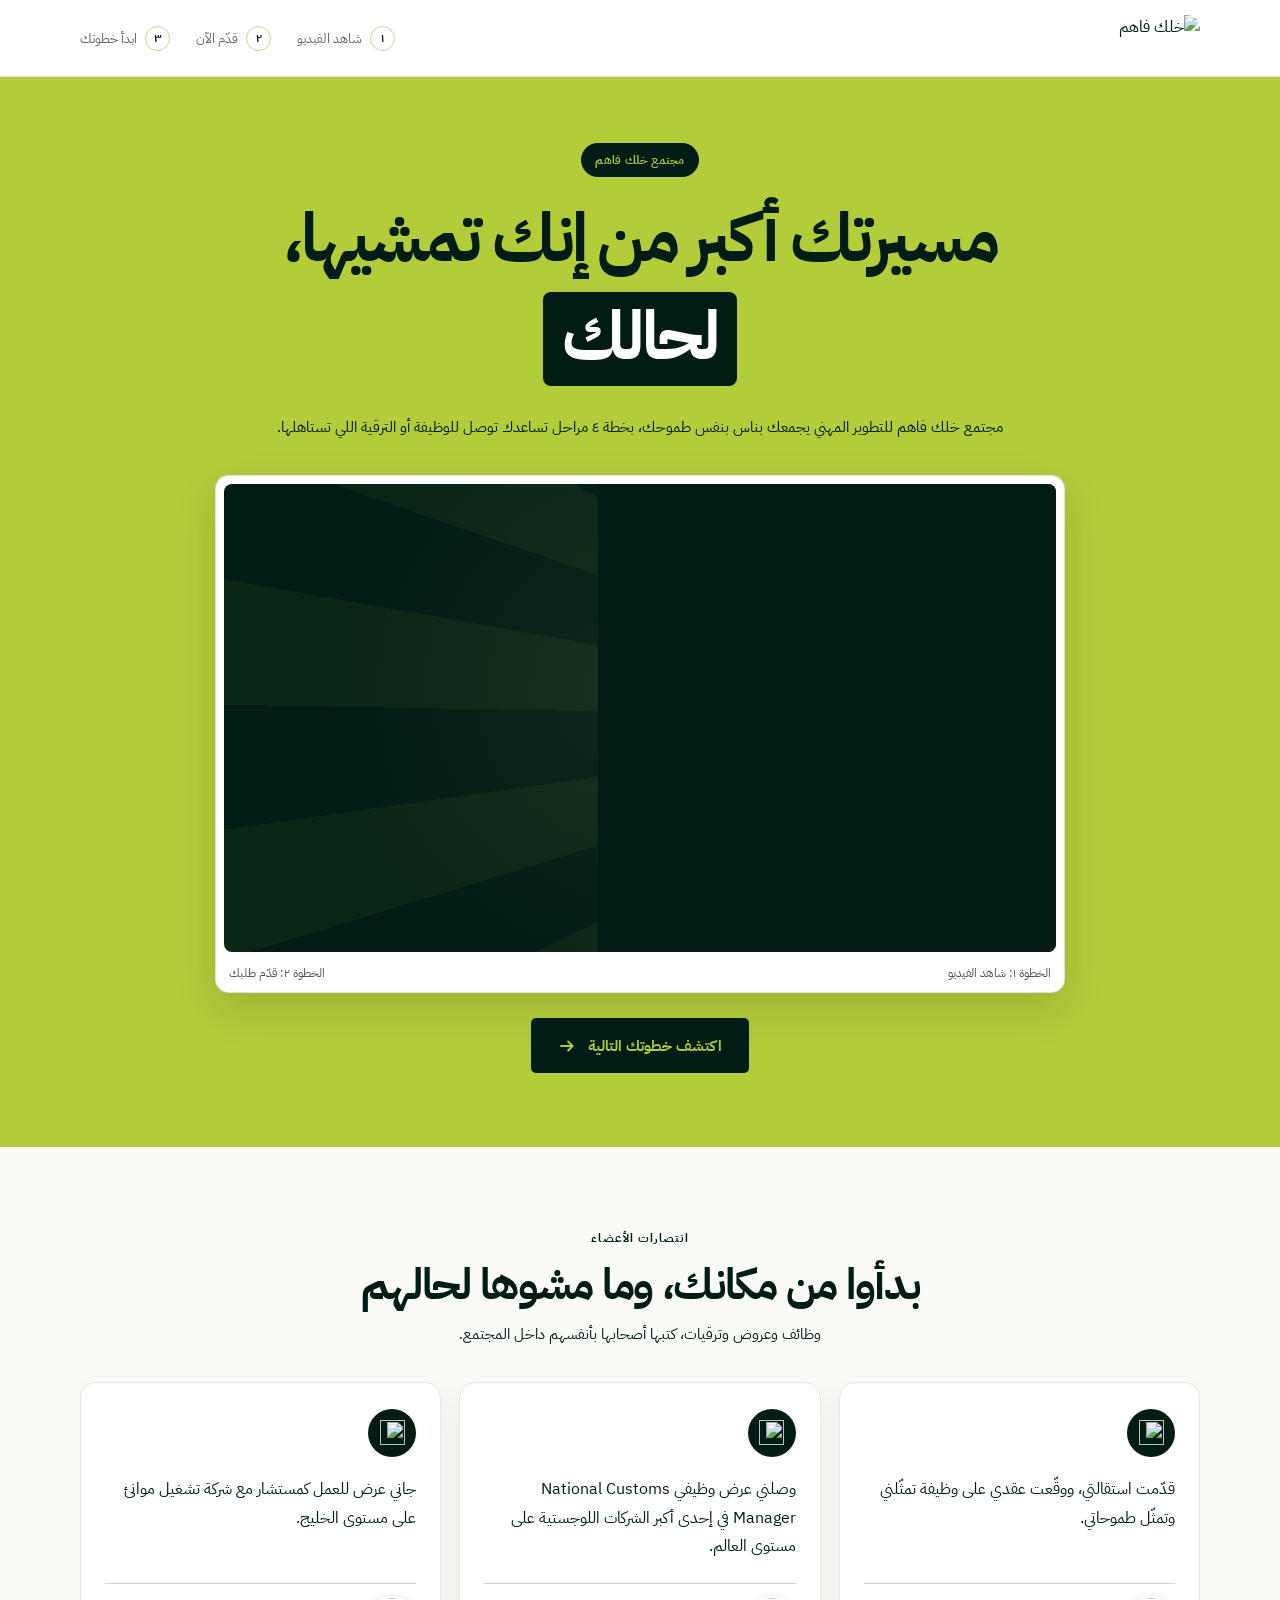
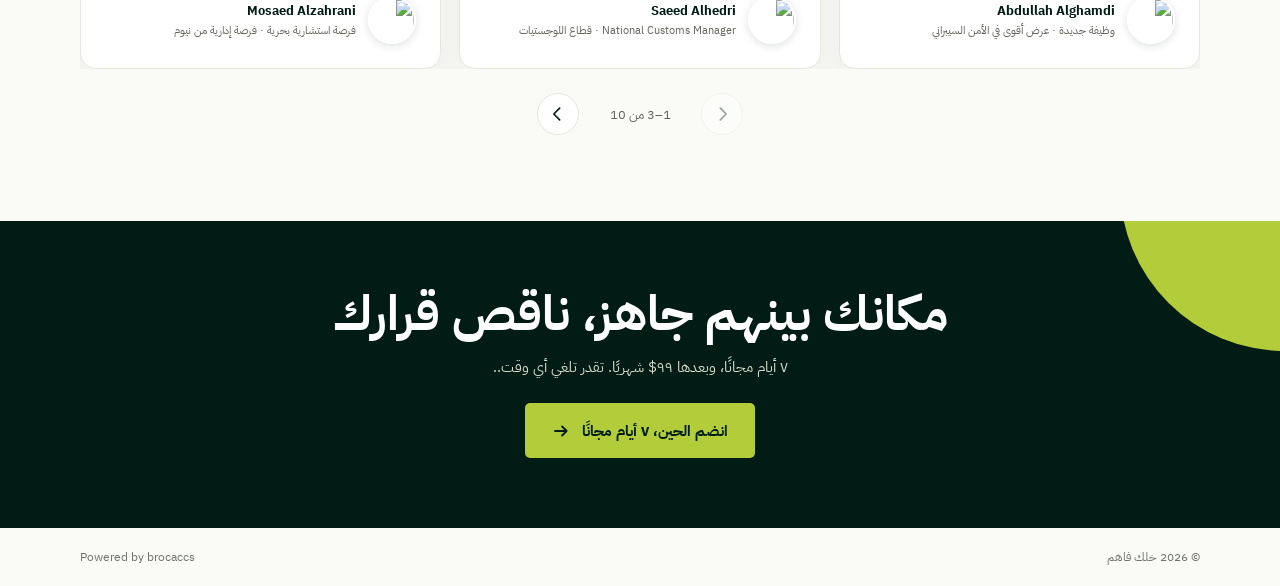
==== commit 9b385fa5: "SEO opt" ====
--- a/index.html
+++ b/index.html
@@ -4,8 +4,64 @@
   <meta charset="utf-8">
   <meta name="viewport" content="width=device-width, initial-scale=1">
   <meta name="theme-color" content="#b2cc3a">
-  <meta name="description" content="خلك فاهم — خدمات التطوير المهني بخطوات أوضح.">
-  <title>خلك فاهم — خطوتك المهنية القادمة</title>
+  <meta name="description" content="انضم إلى مجتمع خلك فاهم للتطوير المهني. خطة من ٤ مراحل ودعم من أعضاء يشاركونك الطموح لمساعدتك في الوصول إلى وظيفة جديدة أو ترقية مهنية. اكتشف خطوتك القادمة.">
+  <title>خلك فاهم | مجتمع التطوير المهني والفرص الوظيفية</title>
+  <link rel="canonical" href="https://fhm.sa/">
+  <link rel="icon" href="assets/khalik-fahem-mark.svg" type="image/svg+xml">
+  <meta property="og:type" content="website">
+  <meta property="og:locale" content="ar_SA">
+  <meta property="og:site_name" content="خلك فاهم">
+  <meta property="og:title" content="خلك فاهم | مجتمع التطوير المهني والفرص الوظيفية">
+  <meta property="og:description" content="انضم إلى مجتمع خلك فاهم للتطوير المهني. خطة من ٤ مراحل ودعم من أعضاء يشاركونك الطموح لمساعدتك في الوصول إلى وظيفة جديدة أو ترقية مهنية. اكتشف خطوتك القادمة.">
+  <meta property="og:url" content="https://fhm.sa/">
+  <meta property="og:image" content="https://fhm.sa/assets/video-cover.webp">
+  <meta property="og:image:type" content="image/webp">
+  <meta property="og:image:width" content="1600">
+  <meta property="og:image:height" content="800">
+  <meta property="og:image:alt" content="أحمد القحطاني — خلك فاهم">
+  <meta name="twitter:card" content="summary_large_image">
+  <meta name="twitter:title" content="خلك فاهم | مجتمع التطوير المهني والفرص الوظيفية">
+  <meta name="twitter:description" content="انضم إلى مجتمع خلك فاهم للتطوير المهني. خطة من ٤ مراحل ودعم من أعضاء يشاركونك الطموح لمساعدتك في الوصول إلى وظيفة جديدة أو ترقية مهنية. اكتشف خطوتك القادمة.">
+  <meta name="twitter:image" content="https://fhm.sa/assets/video-cover.webp">
+  <meta name="twitter:image:alt" content="أحمد القحطاني — خلك فاهم">
+  <script type="application/ld+json">
+{
+  "@context": "https://schema.org",
+  "@graph": [
+    {
+      "@type": "Organization",
+      "@id": "https://fhm.sa/#organization",
+      "name": "خلك فاهم",
+      "url": "https://fhm.sa/",
+      "logo": "https://fhm.sa/assets/khalik-fahem-mark.svg"
+    },
+    {
+      "@type": "WebSite",
+      "@id": "https://fhm.sa/#website",
+      "url": "https://fhm.sa/",
+      "name": "خلك فاهم",
+      "inLanguage": "ar",
+      "publisher": {
+        "@id": "https://fhm.sa/#organization"
+      }
+    },
+    {
+      "@type": "WebPage",
+      "@id": "https://fhm.sa/#webpage",
+      "url": "https://fhm.sa/",
+      "name": "خلك فاهم | مجتمع التطوير المهني والفرص الوظيفية",
+      "description": "انضم إلى مجتمع خلك فاهم للتطوير المهني. خطة من ٤ مراحل ودعم من أعضاء يشاركونك الطموح لمساعدتك في الوصول إلى وظيفة جديدة أو ترقية مهنية. اكتشف خطوتك القادمة.",
+      "inLanguage": "ar",
+      "isPartOf": {
+        "@id": "https://fhm.sa/#website"
+      },
+      "about": {
+        "@id": "https://fhm.sa/#organization"
+      }
+    }
+  ]
+}
+  </script>
   <link rel="preconnect" href="https://fonts.googleapis.com">
   <link rel="preconnect" href="https://fonts.gstatic.com" crossorigin>
   <link href="https://fonts.googleapis.com/css2?family=IBM+Plex+Sans+Arabic:wght@400;600;700&display=swap" rel="stylesheet">
@@ -17,8 +73,8 @@
     <section class="hero"><div class="wrap hero-inner">
       <span class="eyebrow">مجتمع خلك فاهم</span>
       <h1 class="hero-title"><span class="hero-title-main">مسيرتك أكبر من إنك تمشيها،</span><span class="hero-title-highlight">لحالك</span></h1>
-      <p class="hero-description">انضم لناس بنفس طموحك، بخطة ٤ مراحل توصلك للوظيفة أو الترقية اللي تستاهلها.</p>
-      <div class="video-shell"><div class="video"><iframe class="video-embed" title="فيديو خلك فاهم" src="https://www.youtube-nocookie.com/embed/nRPsBCXWV8k?autoplay=1&amp;mute=1&amp;controls=1&amp;fs=1&amp;rel=0&amp;playsinline=1" allow="accelerometer; autoplay; clipboard-write; encrypted-media; gyroscope; picture-in-picture; web-share" allowfullscreen referrerpolicy="strict-origin-when-cross-origin"></iframe></div><div class="under-video"><span>الخطوة ١: شاهد الفيديو</span><span>الخطوة ٢: قدّم طلبك</span></div></div>
+      <p class="hero-description">مجتمع خلك فاهم للتطوير المهني يجمعك بناس بنفس طموحك، بخطة ٤ مراحل تساعدك توصل للوظيفة أو الترقية اللي تستاهلها.</p>
+      <div class="video-shell"><div class="video"><iframe class="video-embed" title="فيديو خلك فاهم" src="https://player.vimeo.com/video/1237979744?autoplay=1&amp;muted=1&amp;title=0&amp;byline=0&amp;portrait=0&amp;dnt=1" allow="autoplay; fullscreen; picture-in-picture" allowfullscreen referrerpolicy="strict-origin-when-cross-origin"></iframe></div><div class="under-video"><span>الخطوة ١: شاهد الفيديو</span><span>الخطوة ٢: قدّم طلبك</span></div></div>
       <a class="cta" href="#next-step">اكتشف خطوتك التالية <svg class="arrow" viewBox="0 0 24 24" aria-hidden="true"><path d="M4 12h12.5M13.5 6l6 6-6 6" fill="none" stroke="currentColor" stroke-width="2.5" stroke-linecap="round" stroke-linejoin="round"/></svg></a>
     </div></section>
     <section class="reviews" id="feedback">
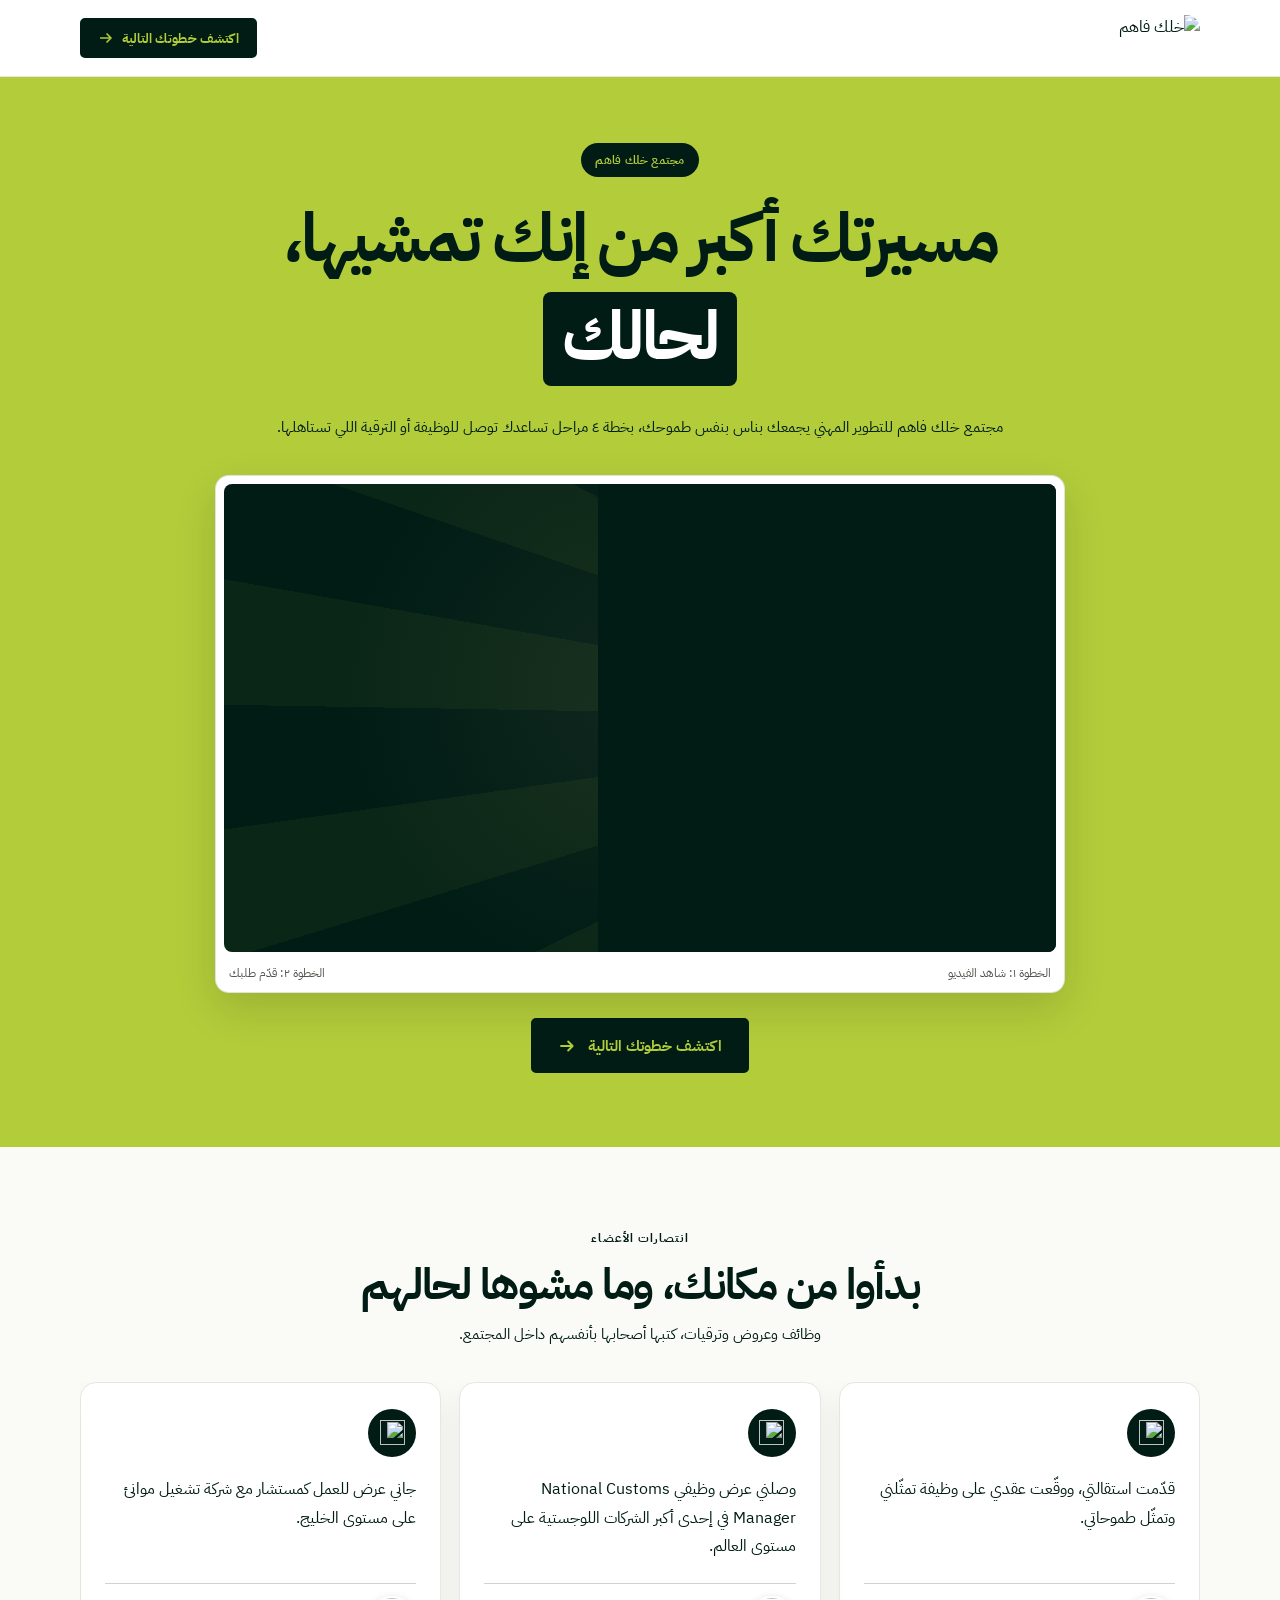
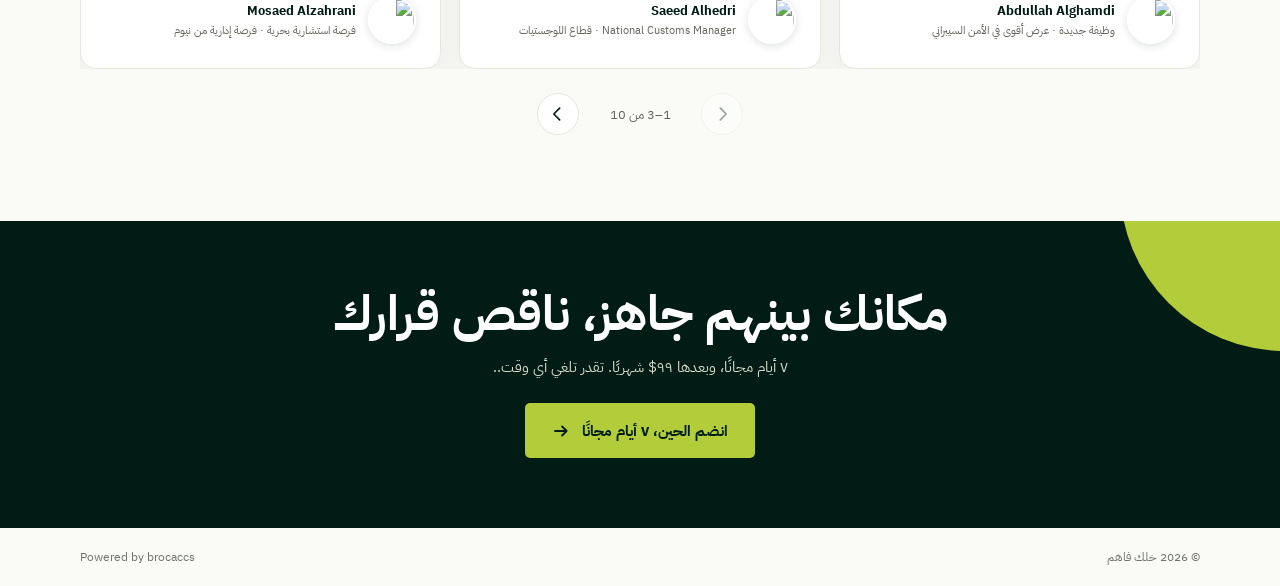
==== commit d59b0e09: "Layout opt" ====
--- a/index.html
+++ b/index.html
@@ -68,7 +68,7 @@
   <link rel="stylesheet" href="styles.css">
 </head>
 <body>
-  <header class="top"><div class="wrap nav"><a class="brand" href="#top" aria-label="خلك فاهم"><img class="brand-mark" src="assets/khalik-fahem-mark.svg" alt="خلك فاهم"></a><nav class="step-list" aria-label="خطوات التقديم"><span class="step active"><b>١</b> شاهد الفيديو</span><span class="step"><b>٢</b> قدّم الآن</span><span class="step"><b>٣</b> ابدأ خطوتك</span></nav></div></header>
+  <header class="top"><div class="wrap nav"><a class="brand" href="#top" aria-label="خلك فاهم"><img class="brand-mark" src="assets/khalik-fahem-mark.svg" alt="خلك فاهم"></a><a class="cta header-cta" href="#next-step">اكتشف خطوتك التالية <svg class="arrow" viewBox="0 0 24 24" aria-hidden="true"><path d="M4 12h12.5M13.5 6l6 6-6 6" fill="none" stroke="currentColor" stroke-width="2.5" stroke-linecap="round" stroke-linejoin="round"/></svg></a></div></header>
   <main id="top">
     <section class="hero"><div class="wrap hero-inner">
       <span class="eyebrow">مجتمع خلك فاهم</span>
--- a/styles.css
+++ b/styles.css
@@ -1,10 +1,10 @@
-:root{--lime:#b2cc3a;--black:#001c15;--ink:#001c15;--white:#fff;--paper:#fafbf7;--muted:#60645c;--line:#e5e8dd;--font:'IBM Plex Sans Arabic',Tahoma,Arial,sans-serif}*,*::before,*::after{box-sizing:border-box}html{scroll-behavior:smooth}body{margin:0;background:var(--paper);color:var(--ink);font-family:var(--font);-webkit-font-smoothing:antialiased}a{color:inherit}a:focus-visible{outline:3px solid var(--black);outline-offset:4px;border-radius:3px}.wrap{width:min(1120px,calc(100% - 48px));margin-inline:auto}.top{background:var(--white);border-bottom:1px solid var(--line)}.nav{min-height:76px;display:flex;align-items:center;justify-content:space-between}.brand{display:flex;align-items:center;text-decoration:none}.brand-mark{display:block;height:46px;width:auto;border-radius:14px 14px 14px 3px;object-fit:contain}.step-list{display:flex;align-items:center;gap:26px;color:#62665c;font-size:13px}.step{display:flex;align-items:center;gap:8px}.step b{width:25px;height:25px;border:1px solid #c9d19d;border-radius:50%;display:grid;place-items:center;font-family:var(--font);font-size:12px;font-weight:600;color:var(--ink)}.hero{position:relative;overflow:hidden;padding:66px 0 74px;text-align:center;background:var(--lime)}.hero:before{content:"";position:absolute;inset:0;background:url("assets/icon%2004.svg") repeat;background-size:190px 190px;opacity:.025;pointer-events:none}.hero-inner{position:relative;z-index:1}.eyebrow{display:inline-flex;align-items:center;gap:8px;padding:8px 14px;background:var(--black);color:var(--lime);border-radius:99px;font-size:12px;font-weight:600;letter-spacing:.02em}
+:root{--lime:#b2cc3a;--black:#001c15;--ink:#001c15;--white:#fff;--paper:#fafbf7;--muted:#60645c;--line:#e5e8dd;--font:'IBM Plex Sans Arabic',Tahoma,Arial,sans-serif}*,*::before,*::after{box-sizing:border-box}html{scroll-behavior:smooth}body{margin:0;background:var(--paper);color:var(--ink);font-family:var(--font);-webkit-font-smoothing:antialiased}a{color:inherit}a:focus-visible{outline:3px solid var(--black);outline-offset:4px;border-radius:3px}.wrap{width:min(1120px,calc(100% - 48px));margin-inline:auto}.top{background:var(--white);border-bottom:1px solid var(--line)}.nav{min-height:76px;display:flex;align-items:center;justify-content:space-between}.brand{display:flex;align-items:center;text-decoration:none}.brand-mark{display:block;height:46px;width:auto;border-radius:14px 14px 14px 3px;object-fit:contain}.hero{position:relative;overflow:hidden;padding:66px 0 74px;text-align:center;background:var(--lime)}.hero:before{content:"";position:absolute;inset:0;background:url("assets/icon%2004.svg") repeat;background-size:190px 190px;opacity:.025;pointer-events:none}.hero-inner{position:relative;z-index:1}.eyebrow{display:inline-flex;align-items:center;gap:8px;padding:8px 14px;background:var(--black);color:var(--lime);border-radius:99px;font-size:12px;font-weight:600;letter-spacing:.02em}
 /* The title is a vertical stack: the highlight owns its own row and spacing. */
 .hero-title{display:flex;flex-direction:column;align-items:center;gap:12px;max-width:900px;margin:21px auto 28px;font-size:clamp(36px,6vw,68px);font-weight:700;line-height:1.2;letter-spacing:-.045em}.hero-title-main{display:block}.hero-title-highlight{display:block;width:fit-content;max-width:100%;padding:.08em .28em .16em;background:var(--black);color:var(--white);line-height:1.15;border-radius:8px}
 .hero-description{max-width:900px;margin:0 auto 28px;color:var(--ink);font-size:15px;line-height:1.8}
 .video-shell{max-width:850px;margin:34px auto 0;padding:8px;background:var(--white);border:1px solid #001c1520;border-radius:14px;box-shadow:0 16px 42px #00000020}.video{aspect-ratio:16/9;position:relative;overflow:hidden;border-radius:8px;background:radial-gradient(circle at 50% 45%,#10271e 0,#001c15 62%,#001c15 100%);color:var(--white)}.video:before{content:"";position:absolute;inset:-45%;background:repeating-conic-gradient(from 10deg at 50% 50%,#b2ce3800 0deg 9deg,#b2ce3812 9deg 18deg);opacity:.8;pointer-events:none}.video-player{position:absolute;inset:0;display:block;width:100%;height:100%;object-fit:cover;background:var(--black)}.video-play-button{position:absolute;z-index:2;top:50%;left:50%;display:grid;width:72px;height:72px;padding:0;place-items:center;border:1px solid #ffffffd9;border-radius:50%;background:#fffffff2;box-shadow:0 8px 28px #001c1540;cursor:pointer;transform:translate(-50%,-50%);transition:transform .18s,box-shadow .18s}.video-play-button:hover{transform:translate(-50%,-50%) scale(1.06);box-shadow:0 10px 32px #001c1550}.video-play-button:focus-visible{outline:3px solid var(--lime);outline-offset:5px}.video-play-button[hidden]{display:none}.video-play-icon{display:block;width:28px;height:28px;color:var(--black)}.cta:focus-visible{outline:3px solid var(--white);outline-offset:4px}.under-video{display:flex;justify-content:space-between;gap:10px;padding:12px 5px 2px;color:#51554d;font-size:12px}.cta{display:inline-flex;align-items:center;justify-content:center;gap:12px;min-height:55px;padding:0 25px;margin-top:25px;background:var(--black);color:var(--lime);border:2px solid var(--black);border-radius:5px;text-decoration:none;font-weight:700;font-size:15px;transition:background .18s,color .18s,transform .18s}.cta:hover{background:transparent;color:var(--black);transform:translateY(-2px)}.arrow{display:block;width:18px;height:18px;flex-shrink:0;transition:color .18s}.arrow path{stroke:currentColor}
 .reviews{padding:78px 0 86px;background:var(--paper)}.section-head{text-align:center;max-width:700px;margin:0 auto 34px}.kicker{font-size:12px;font-weight:700;color:var(--black);letter-spacing:.09em}.section-head h2{margin:9px 0;font-size:clamp(28px,4vw,43px);line-height:1.25;font-weight:700;letter-spacing:-.03em}.section-head p{margin:0;color:var(--muted);line-height:1.8}.section-head .section-description{max-width:900px;margin:0 auto 28px;color:var(--ink);font-size:15px;line-height:1.8}.cards-viewport{overflow:hidden;direction:rtl;touch-action:pan-y;cursor:grab}.cards-viewport.is-dragging{cursor:grabbing;user-select:none}.cards{display:flex;width:100%;gap:18px;align-items:stretch;transition:transform 420ms cubic-bezier(.22,1,.36,1)}.card{position:relative;display:flex;flex:0 0 calc((100% - 36px)/3);min-width:0;min-height:230px;flex-direction:column;align-items:flex-start;padding:26px 24px 24px;background:var(--white);color:var(--black);overflow:hidden;border:1px solid var(--line);border-radius:16px;box-shadow:0 12px 30px #001c1510}.card:after{content:"";position:absolute;top:-24px;inset-inline-end:-20px;width:105px;height:134px;background:url("assets/icon%2004.svg") center/contain no-repeat;opacity:.1;pointer-events:none}.carousel-controls{display:flex;align-items:center;justify-content:center;gap:16px;margin-top:24px}.carousel-arrow{display:grid;width:42px;height:42px;place-items:center;border:1px solid var(--line);border-radius:50%;background:var(--white);color:var(--black);cursor:pointer;transition:background .18s,color .18s,border-color .18s}.carousel-arrow:hover:not(:disabled){background:var(--black);border-color:var(--black);color:var(--white)}.carousel-arrow:focus-visible{outline:3px solid var(--lime);outline-offset:3px}.testimonial-carousel:focus-visible{outline:3px solid var(--lime);outline-offset:5px}.carousel-arrow:disabled{opacity:.4;cursor:not-allowed}.carousel-arrow svg{width:20px;height:20px;fill:none;stroke:currentColor;stroke-width:2;stroke-linecap:round;stroke-linejoin:round}.carousel-count{min-width:90px;color:var(--muted);font-size:13px;text-align:center}.quote-badge{position:relative;z-index:1;display:grid;width:48px;height:48px;place-items:center;margin-bottom:8px;border-radius:50%;background:var(--black)}.quote-mark{display:block;width:25px;height:25px}.card blockquote{position:relative;z-index:1;flex:1;margin:10px 0 22px;color:var(--black);font-size:16px;line-height:1.8}.client{position:relative;z-index:1;width:100%;border-top:1px solid #001c1530;padding-top:12px;color:var(--black);font-size:13px}.client strong{color:var(--black);font-weight:700}.final{position:relative;overflow:hidden;padding:62px 0 70px;background:var(--black);color:var(--white);text-align:center}.final:before{content:"";position:absolute;width:330px;height:330px;inset-inline-start:-170px;top:-200px;border-radius:50%;background:var(--lime)}.final .wrap{position:relative}.final h2{max-width:720px;margin:0 auto 10px;font-size:clamp(30px,5vw,49px);line-height:1.25}.final p{margin:0;color:#d7dccd;font-size:15px;line-height:1.8}.final .cta{margin-top:22px;background:var(--lime);color:var(--ink);border-color:var(--lime)}.final .cta:hover{background:transparent;color:var(--lime)}.foot{display:flex;flex-wrap:wrap;align-items:center;justify-content:space-between;gap:18px;padding:20px 0;color:#70746a;font-size:12px}.foot a{text-decoration:none}.powered-by{white-space:nowrap}.mobile-cta{display:none}
-@media(max-width:700px){.wrap{width:min(100% - 32px,540px)}.nav{min-height:64px}.brand{font-size:16px}.brand-mark{width:38px;height:38px}.step-list{gap:8px;font-size:10px}.step{gap:4px}.step b{width:22px;height:22px}.hero{padding:49px 0 55px}.hero-title{gap:10px;margin-bottom:24px;font-size:clamp(34px,10vw,52px)}.hero-title-highlight{padding-inline:.2em}.video-shell{margin-top:25px;padding:5px}.under-video{font-size:10px}.cta{min-height:50px;padding:0 18px}.reviews{padding:60px 0 65px}.cards{gap:12px}.card{flex-basis:100%;min-height:230px;padding:22px}.card blockquote{margin:10px 0 15px}.final{padding:53px 0 60px}.foot{padding-bottom:88px}.mobile-cta{display:block;position:fixed;z-index:5;bottom:0;left:0;right:0;padding:10px 16px calc(10px + env(safe-area-inset-bottom));background:#ffffffed;border-top:1px solid var(--line);backdrop-filter:blur(10px);text-align:center}.mobile-cta .cta{width:100%;margin:0;min-height:46px}}
+@media(max-width:700px){.wrap{width:min(100% - 32px,540px)}.nav{min-height:64px}.brand{font-size:16px}.brand-mark{width:38px;height:38px}.hero{padding:49px 0 55px}.hero-title{gap:10px;margin-bottom:24px;font-size:clamp(34px,10vw,52px)}.hero-title-highlight{padding-inline:.2em}.video-shell{margin-top:25px;padding:5px}.under-video{font-size:10px}.cta{min-height:50px;padding:0 18px}.reviews{padding:60px 0 65px}.cards{gap:12px}.card{flex-basis:100%;min-height:230px;padding:22px}.card blockquote{margin:10px 0 15px}.final{padding:53px 0 60px}.foot{padding-bottom:88px}.mobile-cta{display:block;position:fixed;z-index:5;bottom:0;left:0;right:0;padding:10px 16px calc(10px + env(safe-area-inset-bottom));background:#ffffffed;border-top:1px solid var(--line);backdrop-filter:blur(10px);text-align:center}.mobile-cta .cta{width:100%;margin:0;min-height:46px}}
 @media(prefers-reduced-motion:reduce){html{scroll-behavior:auto}*,*:before,*:after{transition:none!important}}
 
 .video-embed{position:absolute;inset:0;display:block;width:100%;height:100%;border:0;background:var(--black)}
@@ -17,3 +17,10 @@
 .client-details { display: flex; min-width: 0; flex-direction: column; gap: 2px; }
 .client-details strong { display: block; }
 .client-result { display: block; color: var(--muted); font-size: 11px; line-height: 1.55; }
+
+/* Header action uses the same button styling as the hero. */
+.nav{gap:16px}
+.nav .header-cta{margin-top:0;min-height:40px;padding:0 16px;gap:8px;font-size:13px;flex-shrink:0;white-space:nowrap}
+.header-cta .arrow{width:16px;height:16px}
+.header-cta:focus-visible{outline-color:var(--black)}
+.header-cta:active{transform:translateY(0)}
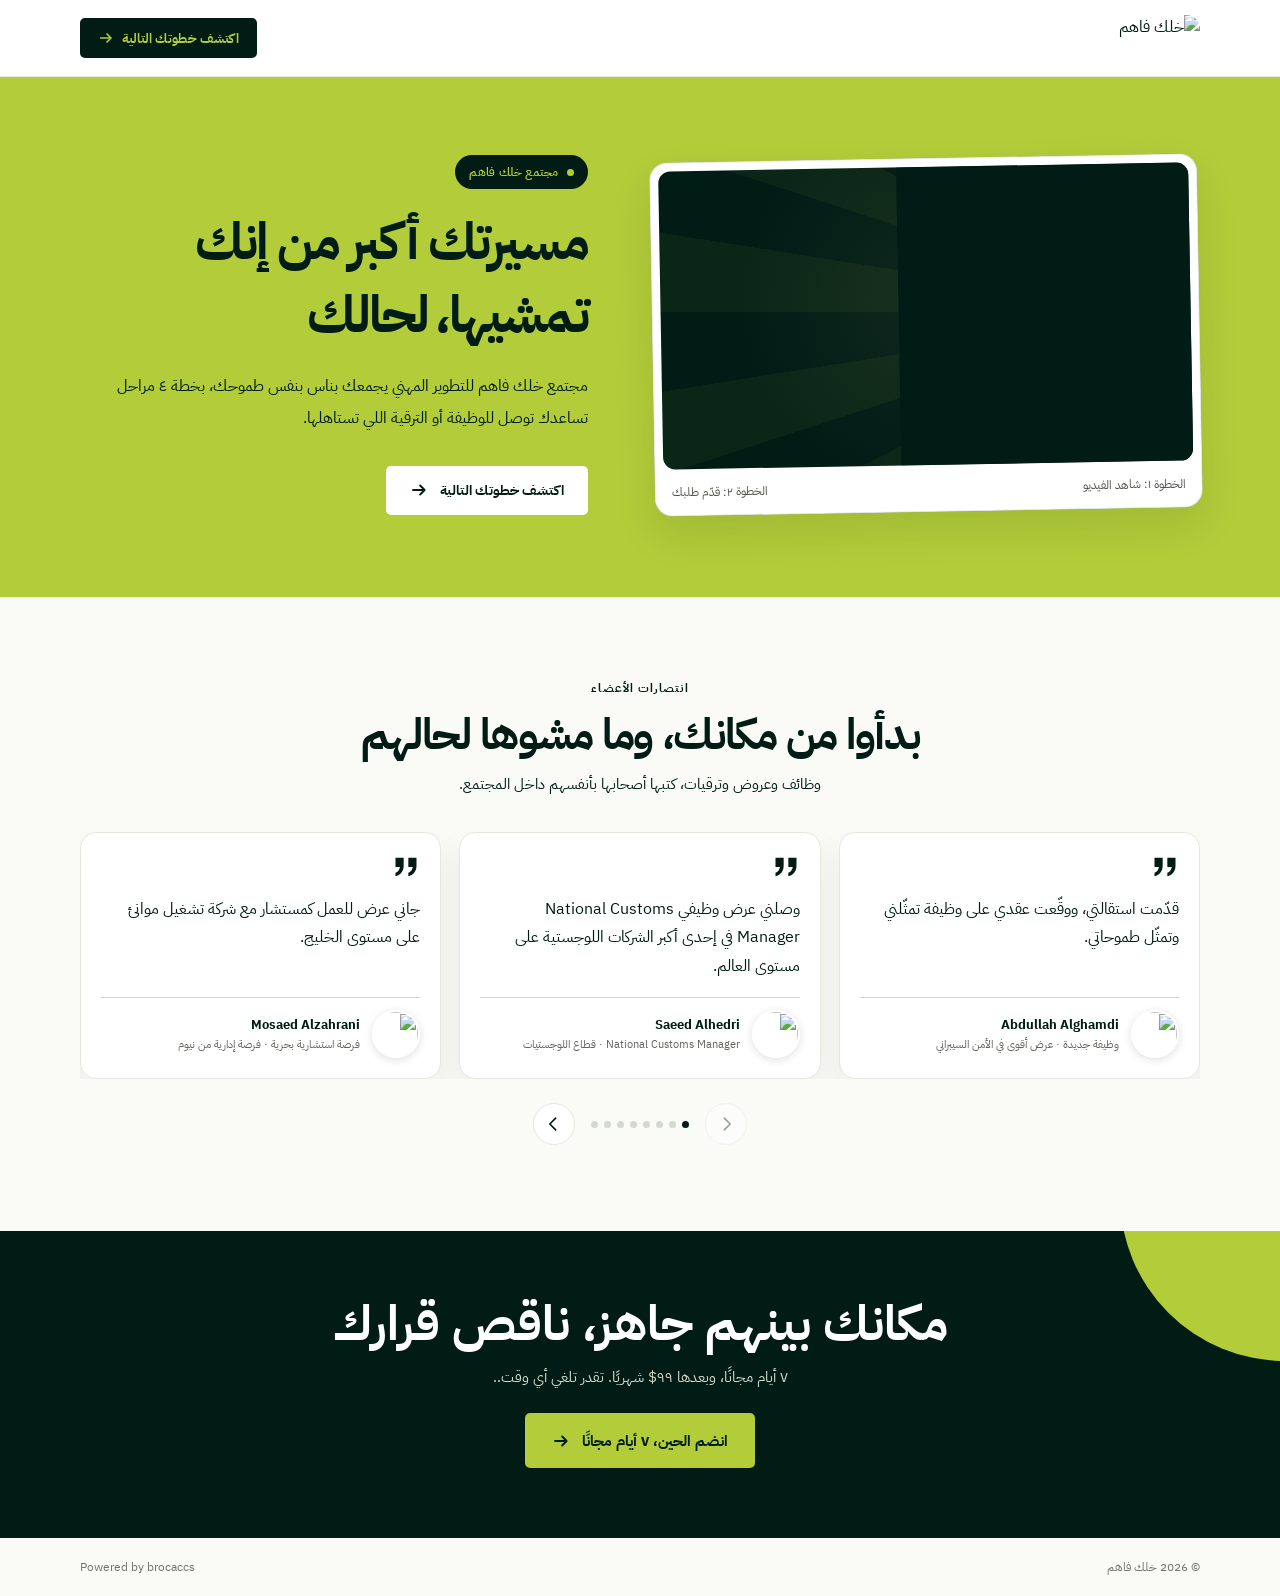
==== commit 995dfd78: "Layout Opt" ====
--- a/index.html
+++ b/index.html
@@ -141,7 +141,8 @@
           </div>
           <div class="carousel-controls">
             <button class="carousel-arrow" type="button" data-carousel-prev aria-label="عرض الاقتباس السابق" disabled><svg viewBox="0 0 24 24" aria-hidden="true"><path d="m10 5 7 7-7 7"/></svg></button>
-            <span class="carousel-count" aria-live="polite">١–٣ من ١٠</span>
+            <div class="carousel-dots" aria-hidden="true"></div>
+            <span class="carousel-status" role="status" aria-live="polite">١–٣ من ١٠</span>
             <button class="carousel-arrow" type="button" data-carousel-next aria-label="عرض الاقتباسات التالية"><svg viewBox="0 0 24 24" aria-hidden="true"><path d="m14 5-7 7 7 7"/></svg></button>
           </div>
         </div>
--- a/styles.css
+++ b/styles.css
@@ -3,8 +3,8 @@
 .hero-title{display:flex;flex-direction:column;align-items:center;gap:12px;max-width:900px;margin:21px auto 28px;font-size:clamp(36px,6vw,68px);font-weight:700;line-height:1.2;letter-spacing:-.045em}.hero-title-main{display:block}.hero-title-highlight{display:block;width:fit-content;max-width:100%;padding:.08em .28em .16em;background:var(--black);color:var(--white);line-height:1.15;border-radius:8px}
 .hero-description{max-width:900px;margin:0 auto 28px;color:var(--ink);font-size:15px;line-height:1.8}
 .video-shell{max-width:850px;margin:34px auto 0;padding:8px;background:var(--white);border:1px solid #001c1520;border-radius:14px;box-shadow:0 16px 42px #00000020}.video{aspect-ratio:16/9;position:relative;overflow:hidden;border-radius:8px;background:radial-gradient(circle at 50% 45%,#10271e 0,#001c15 62%,#001c15 100%);color:var(--white)}.video:before{content:"";position:absolute;inset:-45%;background:repeating-conic-gradient(from 10deg at 50% 50%,#b2ce3800 0deg 9deg,#b2ce3812 9deg 18deg);opacity:.8;pointer-events:none}.video-player{position:absolute;inset:0;display:block;width:100%;height:100%;object-fit:cover;background:var(--black)}.video-play-button{position:absolute;z-index:2;top:50%;left:50%;display:grid;width:72px;height:72px;padding:0;place-items:center;border:1px solid #ffffffd9;border-radius:50%;background:#fffffff2;box-shadow:0 8px 28px #001c1540;cursor:pointer;transform:translate(-50%,-50%);transition:transform .18s,box-shadow .18s}.video-play-button:hover{transform:translate(-50%,-50%) scale(1.06);box-shadow:0 10px 32px #001c1550}.video-play-button:focus-visible{outline:3px solid var(--lime);outline-offset:5px}.video-play-button[hidden]{display:none}.video-play-icon{display:block;width:28px;height:28px;color:var(--black)}.cta:focus-visible{outline:3px solid var(--white);outline-offset:4px}.under-video{display:flex;justify-content:space-between;gap:10px;padding:12px 5px 2px;color:#51554d;font-size:12px}.cta{display:inline-flex;align-items:center;justify-content:center;gap:12px;min-height:55px;padding:0 25px;margin-top:25px;background:var(--black);color:var(--lime);border:2px solid var(--black);border-radius:5px;text-decoration:none;font-weight:700;font-size:15px;transition:background .18s,color .18s,transform .18s}.cta:hover{background:transparent;color:var(--black);transform:translateY(-2px)}.arrow{display:block;width:18px;height:18px;flex-shrink:0;transition:color .18s}.arrow path{stroke:currentColor}
-.reviews{padding:78px 0 86px;background:var(--paper)}.section-head{text-align:center;max-width:700px;margin:0 auto 34px}.kicker{font-size:12px;font-weight:700;color:var(--black);letter-spacing:.09em}.section-head h2{margin:9px 0;font-size:clamp(28px,4vw,43px);line-height:1.25;font-weight:700;letter-spacing:-.03em}.section-head p{margin:0;color:var(--muted);line-height:1.8}.section-head .section-description{max-width:900px;margin:0 auto 28px;color:var(--ink);font-size:15px;line-height:1.8}.cards-viewport{overflow:hidden;direction:rtl;touch-action:pan-y;cursor:grab}.cards-viewport.is-dragging{cursor:grabbing;user-select:none}.cards{display:flex;width:100%;gap:18px;align-items:stretch;transition:transform 420ms cubic-bezier(.22,1,.36,1)}.card{position:relative;display:flex;flex:0 0 calc((100% - 36px)/3);min-width:0;min-height:230px;flex-direction:column;align-items:flex-start;padding:26px 24px 24px;background:var(--white);color:var(--black);overflow:hidden;border:1px solid var(--line);border-radius:16px;box-shadow:0 12px 30px #001c1510}.card:after{content:"";position:absolute;top:-24px;inset-inline-end:-20px;width:105px;height:134px;background:url("assets/icon%2004.svg") center/contain no-repeat;opacity:.1;pointer-events:none}.carousel-controls{display:flex;align-items:center;justify-content:center;gap:16px;margin-top:24px}.carousel-arrow{display:grid;width:42px;height:42px;place-items:center;border:1px solid var(--line);border-radius:50%;background:var(--white);color:var(--black);cursor:pointer;transition:background .18s,color .18s,border-color .18s}.carousel-arrow:hover:not(:disabled){background:var(--black);border-color:var(--black);color:var(--white)}.carousel-arrow:focus-visible{outline:3px solid var(--lime);outline-offset:3px}.testimonial-carousel:focus-visible{outline:3px solid var(--lime);outline-offset:5px}.carousel-arrow:disabled{opacity:.4;cursor:not-allowed}.carousel-arrow svg{width:20px;height:20px;fill:none;stroke:currentColor;stroke-width:2;stroke-linecap:round;stroke-linejoin:round}.carousel-count{min-width:90px;color:var(--muted);font-size:13px;text-align:center}.quote-badge{position:relative;z-index:1;display:grid;width:48px;height:48px;place-items:center;margin-bottom:8px;border-radius:50%;background:var(--black)}.quote-mark{display:block;width:25px;height:25px}.card blockquote{position:relative;z-index:1;flex:1;margin:10px 0 22px;color:var(--black);font-size:16px;line-height:1.8}.client{position:relative;z-index:1;width:100%;border-top:1px solid #001c1530;padding-top:12px;color:var(--black);font-size:13px}.client strong{color:var(--black);font-weight:700}.final{position:relative;overflow:hidden;padding:62px 0 70px;background:var(--black);color:var(--white);text-align:center}.final:before{content:"";position:absolute;width:330px;height:330px;inset-inline-start:-170px;top:-200px;border-radius:50%;background:var(--lime)}.final .wrap{position:relative}.final h2{max-width:720px;margin:0 auto 10px;font-size:clamp(30px,5vw,49px);line-height:1.25}.final p{margin:0;color:#d7dccd;font-size:15px;line-height:1.8}.final .cta{margin-top:22px;background:var(--lime);color:var(--ink);border-color:var(--lime)}.final .cta:hover{background:transparent;color:var(--lime)}.foot{display:flex;flex-wrap:wrap;align-items:center;justify-content:space-between;gap:18px;padding:20px 0;color:#70746a;font-size:12px}.foot a{text-decoration:none}.powered-by{white-space:nowrap}.mobile-cta{display:none}
-@media(max-width:700px){.wrap{width:min(100% - 32px,540px)}.nav{min-height:64px}.brand{font-size:16px}.brand-mark{width:38px;height:38px}.hero{padding:49px 0 55px}.hero-title{gap:10px;margin-bottom:24px;font-size:clamp(34px,10vw,52px)}.hero-title-highlight{padding-inline:.2em}.video-shell{margin-top:25px;padding:5px}.under-video{font-size:10px}.cta{min-height:50px;padding:0 18px}.reviews{padding:60px 0 65px}.cards{gap:12px}.card{flex-basis:100%;min-height:230px;padding:22px}.card blockquote{margin:10px 0 15px}.final{padding:53px 0 60px}.foot{padding-bottom:88px}.mobile-cta{display:block;position:fixed;z-index:5;bottom:0;left:0;right:0;padding:10px 16px calc(10px + env(safe-area-inset-bottom));background:#ffffffed;border-top:1px solid var(--line);backdrop-filter:blur(10px);text-align:center}.mobile-cta .cta{width:100%;margin:0;min-height:46px}}
+.reviews{padding:78px 0 86px;background:var(--paper)}.section-head{text-align:center;max-width:700px;margin:0 auto 34px}.kicker{font-size:12px;font-weight:700;color:var(--black);letter-spacing:.09em}.section-head h2{margin:9px 0;font-size:clamp(28px,4vw,43px);line-height:1.25;font-weight:700;letter-spacing:-.03em}.section-head p{margin:0;color:var(--muted);line-height:1.8}.section-head .section-description{max-width:900px;margin:0 auto 28px;color:var(--ink);font-size:15px;line-height:1.8}.cards-viewport{overflow:hidden;direction:rtl;touch-action:pan-y;cursor:grab}.cards-viewport.is-dragging{cursor:grabbing;user-select:none}.cards{display:flex;width:100%;gap:18px;align-items:stretch;transition:transform 420ms cubic-bezier(.22,1,.36,1)}.card{position:relative;display:flex;flex:0 0 calc((100% - 36px)/3);min-width:0;min-height:210px;flex-direction:column;align-items:flex-start;padding:20px;background:var(--white);color:var(--black);overflow:hidden;border:1px solid var(--line);border-radius:16px;box-shadow:0 12px 30px #001c1510}.card:after{content:"";position:absolute;top:-24px;inset-inline-end:-20px;width:105px;height:134px;background:url("assets/icon%2004.svg") center/contain no-repeat;opacity:.1;pointer-events:none}.carousel-controls{display:flex;align-items:center;justify-content:center;gap:16px;margin-top:24px}.carousel-arrow{display:grid;width:42px;height:42px;place-items:center;border:1px solid var(--line);border-radius:50%;background:var(--white);color:var(--black);cursor:pointer;transition:background .18s,color .18s,border-color .18s}.carousel-arrow:hover:not(:disabled){background:var(--black);border-color:var(--black);color:var(--white)}.carousel-arrow:focus-visible{outline:3px solid var(--lime);outline-offset:3px}.testimonial-carousel:focus-visible{outline:3px solid var(--lime);outline-offset:5px}.carousel-arrow:disabled{opacity:.4;cursor:not-allowed}.carousel-arrow svg{width:20px;height:20px;fill:none;stroke:currentColor;stroke-width:2;stroke-linecap:round;stroke-linejoin:round}.carousel-dots{display:flex;align-items:center;justify-content:center;gap:6px;direction:rtl}.carousel-dot{display:block;width:7px;height:7px;flex-shrink:0;border-radius:50%;background:#d4d9cf;transition:background .18s}.carousel-dot.is-active{background:var(--black)}.carousel-status{position:absolute;width:1px;height:1px;padding:0;margin:-1px;overflow:hidden;clip-path:inset(50%);white-space:nowrap;border:0}.quote-badge{position:relative;z-index:1;display:grid;width:28px;height:28px;place-items:center;margin-bottom:6px}.quote-mark{display:block;width:28px;height:28px}.card blockquote{position:relative;z-index:1;flex:1;margin:8px 0 16px;color:var(--black);font-size:16px;line-height:1.8}.client{position:relative;z-index:1;width:100%;border-top:1px solid #001c1530;padding-top:12px;color:var(--black);font-size:13px}.client strong{color:var(--black);font-weight:700}.final{position:relative;overflow:hidden;padding:62px 0 70px;background:var(--black);color:var(--white);text-align:center}.final:before{content:"";position:absolute;width:330px;height:330px;inset-inline-start:-170px;top:-200px;border-radius:50%;background:var(--lime)}.final .wrap{position:relative}.final h2{max-width:720px;margin:0 auto 10px;font-size:clamp(30px,5vw,49px);line-height:1.25}.final p{margin:0;color:#d7dccd;font-size:15px;line-height:1.8}.final .cta{margin-top:22px;background:var(--lime);color:var(--ink);border-color:var(--lime)}.final .cta:hover{background:transparent;color:var(--lime)}.foot{display:flex;flex-wrap:wrap;align-items:center;justify-content:space-between;gap:18px;padding:20px 0;color:#70746a;font-size:12px}.foot a{text-decoration:none}.powered-by{white-space:nowrap}.mobile-cta{display:none}
+@media(max-width:700px){.wrap{width:min(100% - 32px,540px)}.nav{min-height:64px}.brand{font-size:16px}.brand-mark{width:38px;height:38px}.hero{padding:49px 0 55px}.hero-title{gap:10px;margin-bottom:24px;font-size:clamp(34px,10vw,52px)}.hero-title-highlight{padding-inline:.2em}.video-shell{margin-top:25px;padding:5px}.under-video{font-size:10px}.cta{min-height:50px;padding:0 18px}.reviews{padding:60px 0 65px}.cards{gap:12px}.card{flex-basis:100%;min-height:210px;padding:20px}.card blockquote{margin:8px 0 14px}.final{padding:53px 0 60px}.foot{padding-bottom:88px}.mobile-cta{display:block;position:fixed;z-index:5;bottom:0;left:0;right:0;padding:10px 16px calc(10px + env(safe-area-inset-bottom));background:#ffffffed;border-top:1px solid var(--line);backdrop-filter:blur(10px);text-align:center}.mobile-cta .cta{width:100%;margin:0;min-height:46px}}
 @media(prefers-reduced-motion:reduce){html{scroll-behavior:auto}*,*:before,*:after{transition:none!important}}
 
 .video-embed{position:absolute;inset:0;display:block;width:100%;height:100%;border:0;background:var(--black)}
@@ -24,3 +24,33 @@
 .header-cta .arrow{width:16px;height:16px}
 .header-cta:focus-visible{outline-color:var(--black)}
 .header-cta:active{transform:translateY(0)}
+
+/* Two-column hero: existing copy on the left, video on the right. */
+.hero{padding:78px 0 82px;text-align:right}
+.hero-inner{display:grid;grid-template-columns:minmax(0,1fr) minmax(0,1.08fr);grid-template-areas:"badge video" "title video" "description video" "action video";column-gap:64px;direction:ltr;align-items:start}
+.hero-inner>*{direction:rtl;min-width:0}
+.hero .eyebrow{grid-area:badge;justify-self:end}
+.hero .eyebrow::before{content:"";width:7px;height:7px;flex-shrink:0;border-radius:50%;background:var(--lime)}
+.hero-title{grid-area:title;display:block;max-width:none;margin:16px 0 18px;font-size:clamp(36px,4.1vw,58px);line-height:1.4;letter-spacing:-.035em}
+.hero-title-main{display:inline}
+.hero-title-highlight{display:inline;width:auto;padding:0 .12em .04em;border-radius:0;background:transparent;color:var(--black);line-height:inherit;box-decoration-break:clone;-webkit-box-decoration-break:clone}
+.hero-description{grid-area:description;max-width:none;margin:0 0 32px;font-size:16px;line-height:2}
+.hero .video-shell{grid-area:video;align-self:center;width:100%;max-width:none;margin:0;padding:8px;border-radius:18px;transform:rotate(-1deg);box-shadow:0 18px 42px #001c151a}
+.hero .video{border-radius:12px}
+.hero .under-video{padding:14px 8px 6px;flex-wrap:wrap}
+.hero-inner>.cta{grid-area:action;justify-self:end;margin-top:0;min-height:49px;padding:0 22px;background:var(--white);color:var(--black);border-color:var(--white);font-size:14px}
+.hero-inner>.cta:hover{background:var(--black);color:var(--lime);border-color:var(--black)}
+.hero-inner>.cta:focus-visible{outline-color:var(--black)}
+@media(max-width:1000px) and (min-width:801px){
+  .hero-inner{column-gap:36px}
+  .hero-title{font-size:44px}
+}
+@media(max-width:800px){
+  .hero{padding:48px 0 56px}
+  .hero-inner{grid-template-columns:minmax(0,1fr);grid-template-areas:"badge" "title" "description" "video" "action";row-gap:0;max-width:600px}
+  .hero-title{margin:18px 0;font-size:clamp(34px,7.5vw,48px)}
+  .hero-description{margin-bottom:28px;font-size:15px}
+  .hero .video-shell{transform:none;padding:6px}
+  .hero .under-video{padding:12px 5px 4px}
+  .hero-inner>.cta{margin-top:24px;min-height:48px}
+}
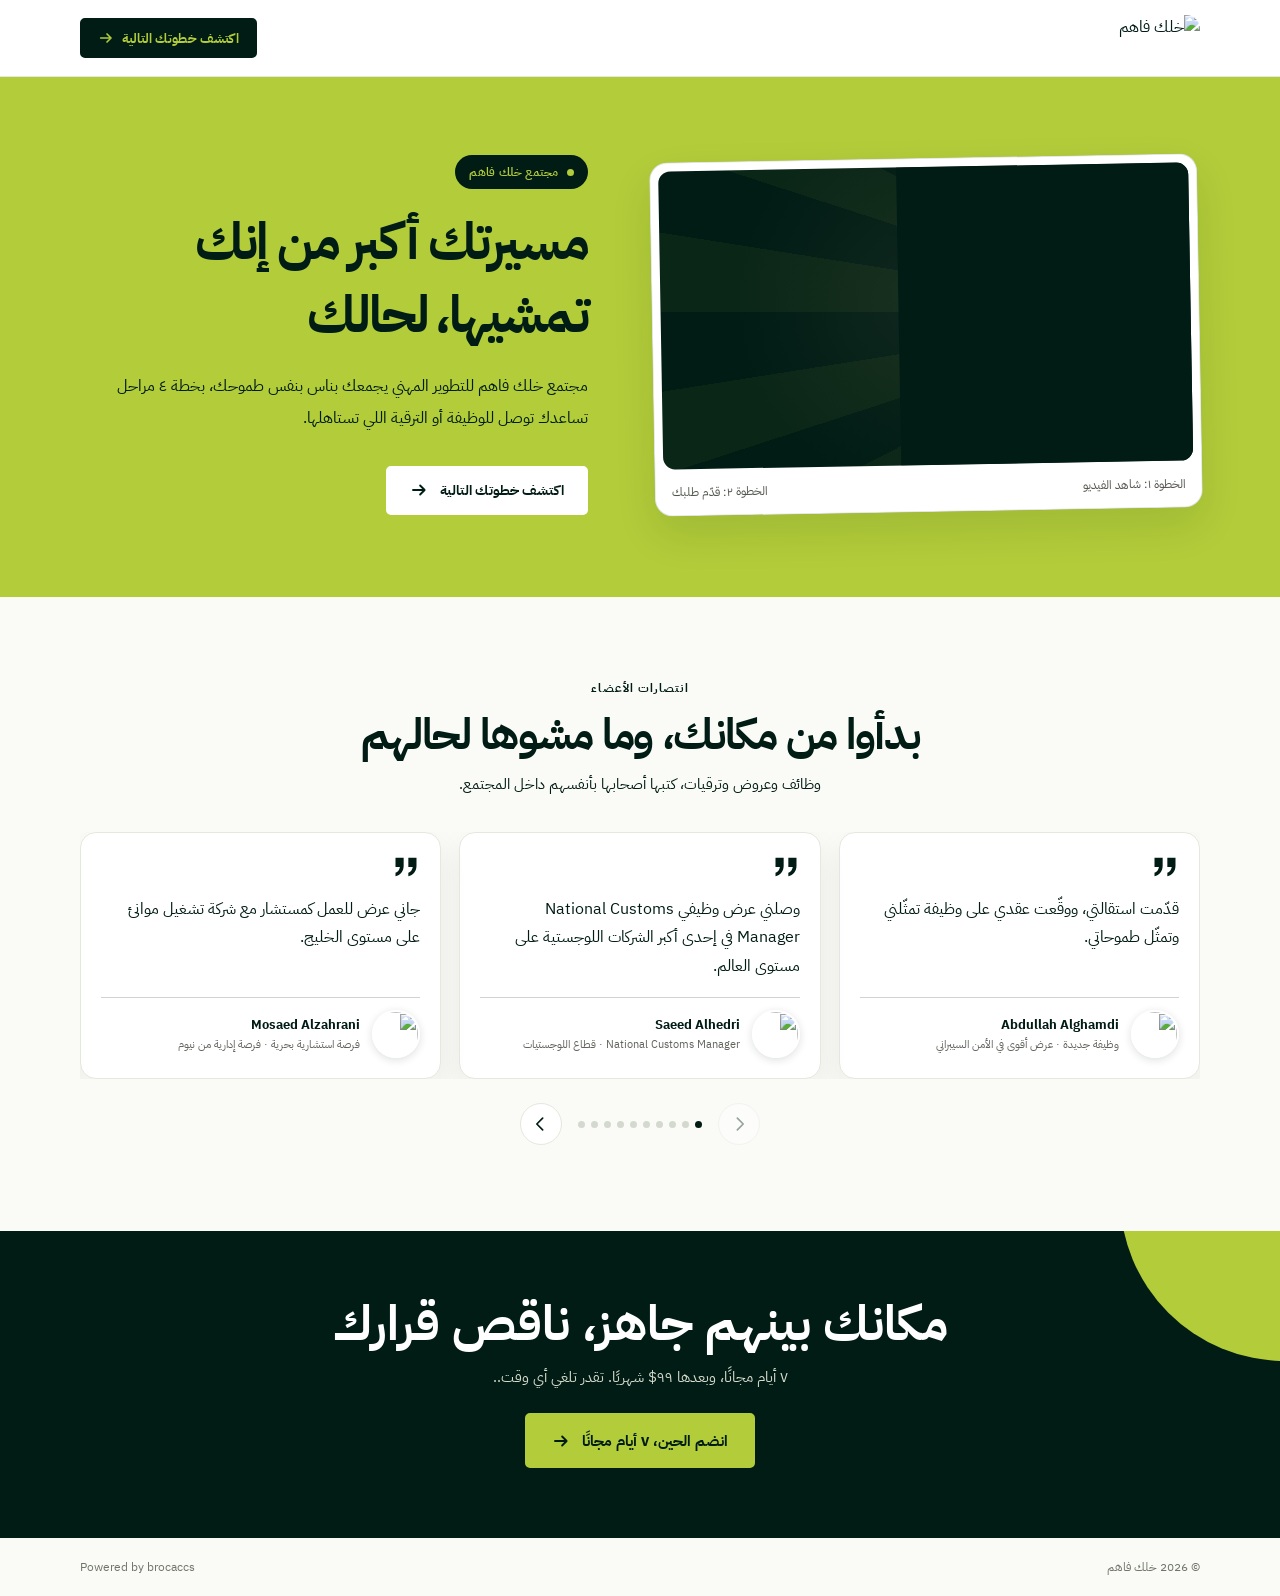
==== commit 593cc0cd: "Button Redirect Opt" ====
--- a/index.html
+++ b/index.html
@@ -148,7 +148,7 @@
         </div>
       </div>
     </section>
-    <section class="final" id="next-step"><div class="wrap"><h2>مكانك بينهم جاهز، ناقص قرارك</h2><p>٧ أيام مجانًا، وبعدها ٩٩$ شهريًا. تقدر تلغي أي وقت..</p>    <a class="cta" href="https://www.skool.com/kfahm-7175/about?ref=1b3695ba29874bd7a223027cb9b5b792">انضم الحين، ٧ أيام مجانًا <svg class="arrow" viewBox="0 0 24 24" aria-hidden="true"><path d="M4 12h12.5M13.5 6l6 6-6 6" fill="none" stroke="currentColor" stroke-width="2.5" stroke-linecap="round" stroke-linejoin="round"/></svg></a>
+    <section class="final" id="next-step"><div class="wrap"><h2>مكانك بينهم جاهز، ناقص قرارك</h2><p>٧ أيام مجانًا، وبعدها ٩٩$ شهريًا. تقدر تلغي أي وقت..</p>    <a class="cta" href="https://www.skool.com/kfahm-7175/about?ref=1b3695ba29874bd7a223027cb9b5b792" target="_blank" rel="noopener noreferrer">انضم الحين، ٧ أيام مجانًا <svg class="arrow" viewBox="0 0 24 24" aria-hidden="true"><path d="M4 12h12.5M13.5 6l6 6-6 6" fill="none" stroke="currentColor" stroke-width="2.5" stroke-linecap="round" stroke-linejoin="round"/></svg></a>
 </div></section>  </main>
   <footer class="wrap foot"><span>© <span id="year"></span> خلك فاهم</span><span class="powered-by">Powered by brocaccs</span></footer>
   <div class="mobile-cta"><a class="cta" href="#next-step">اكتشف خطوتك التالية <svg class="arrow" viewBox="0 0 24 24" aria-hidden="true"><path d="M4 12h12.5M13.5 6l6 6-6 6" fill="none" stroke="currentColor" stroke-width="2.5" stroke-linecap="round" stroke-linejoin="round"/></svg></a></div>
